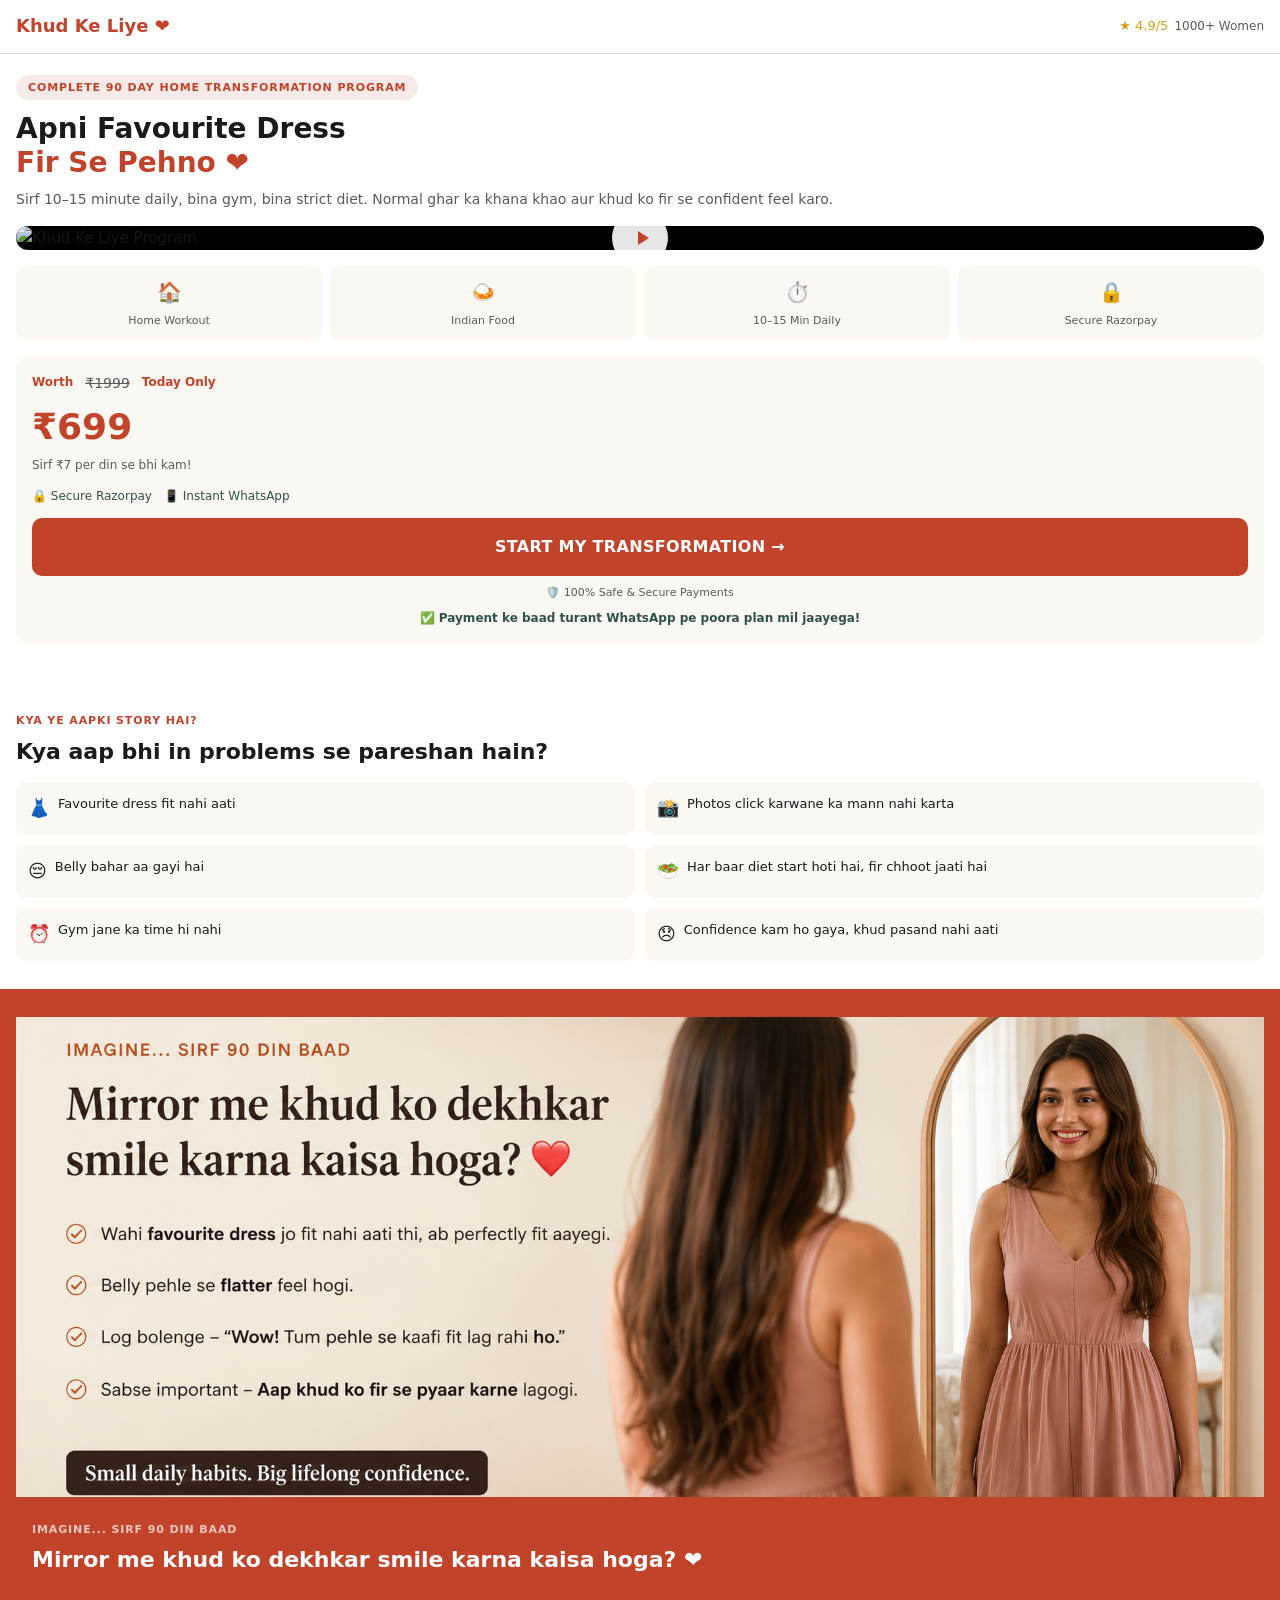
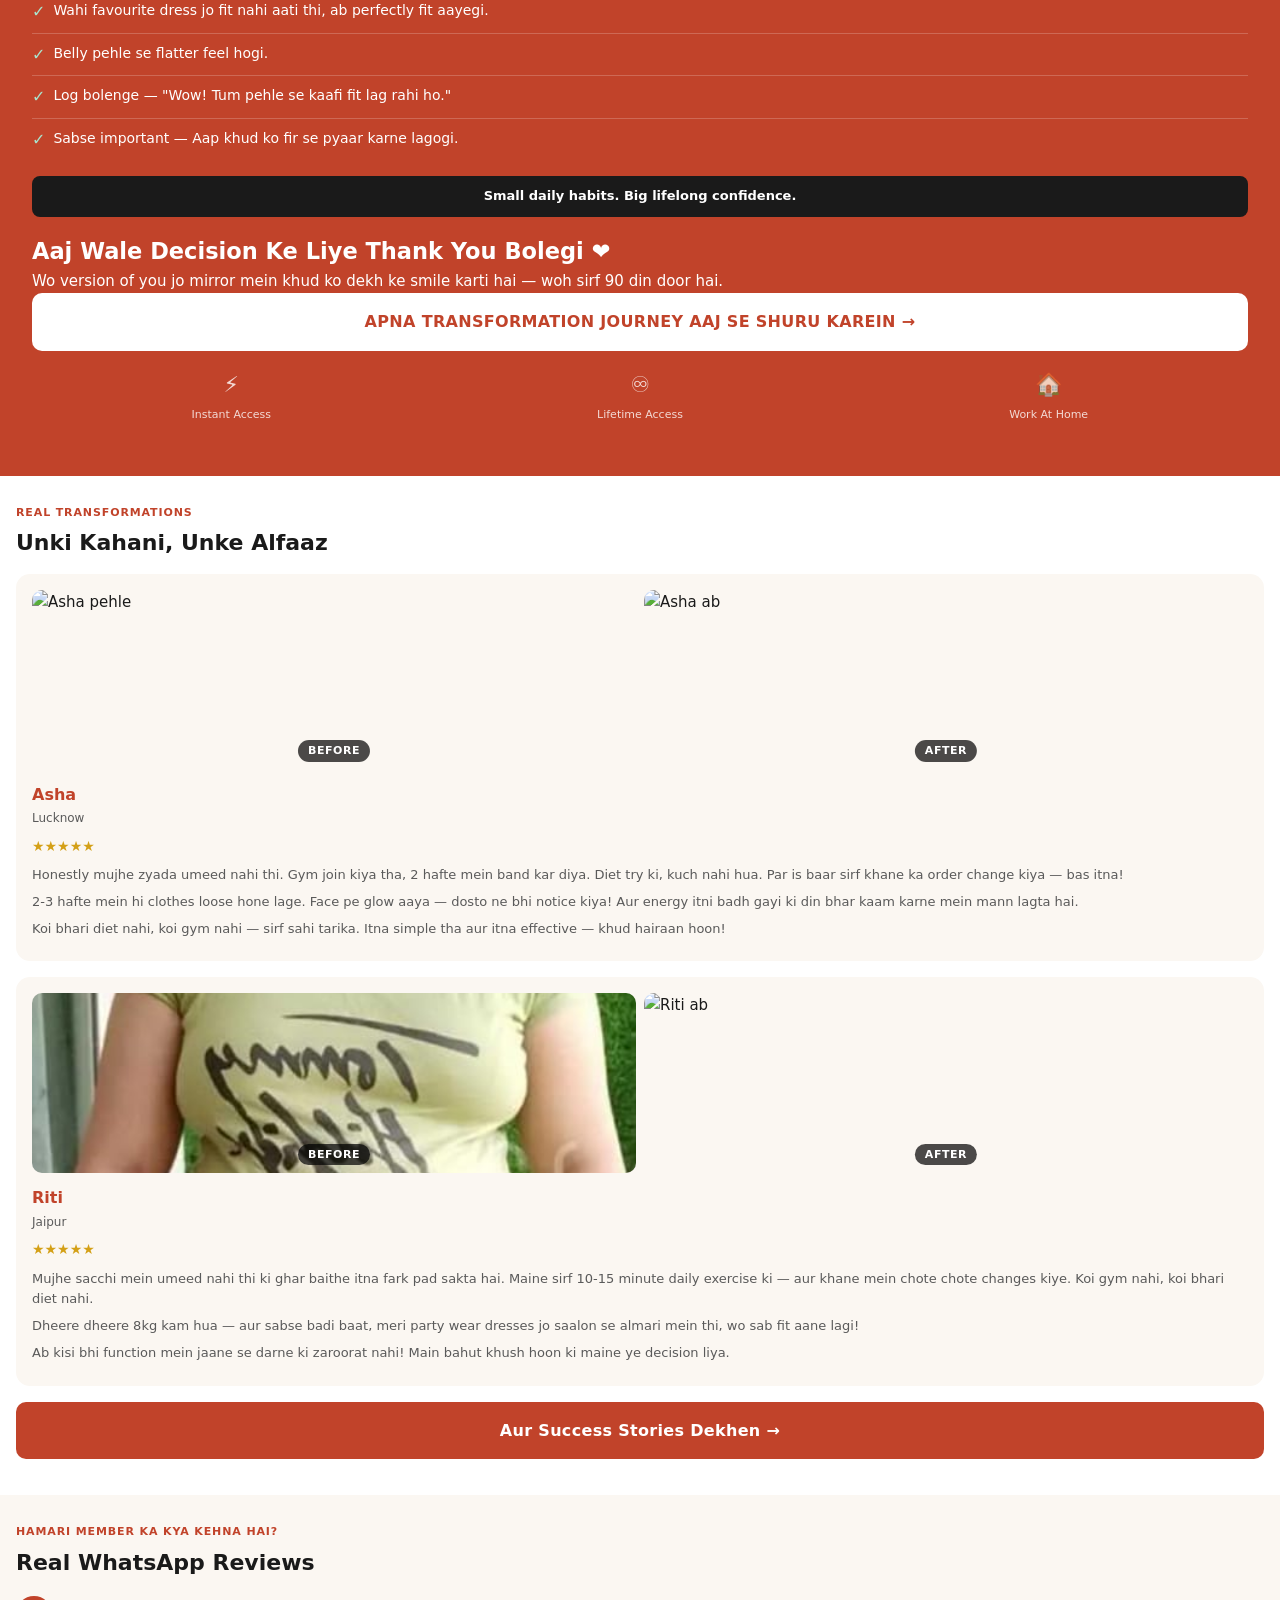
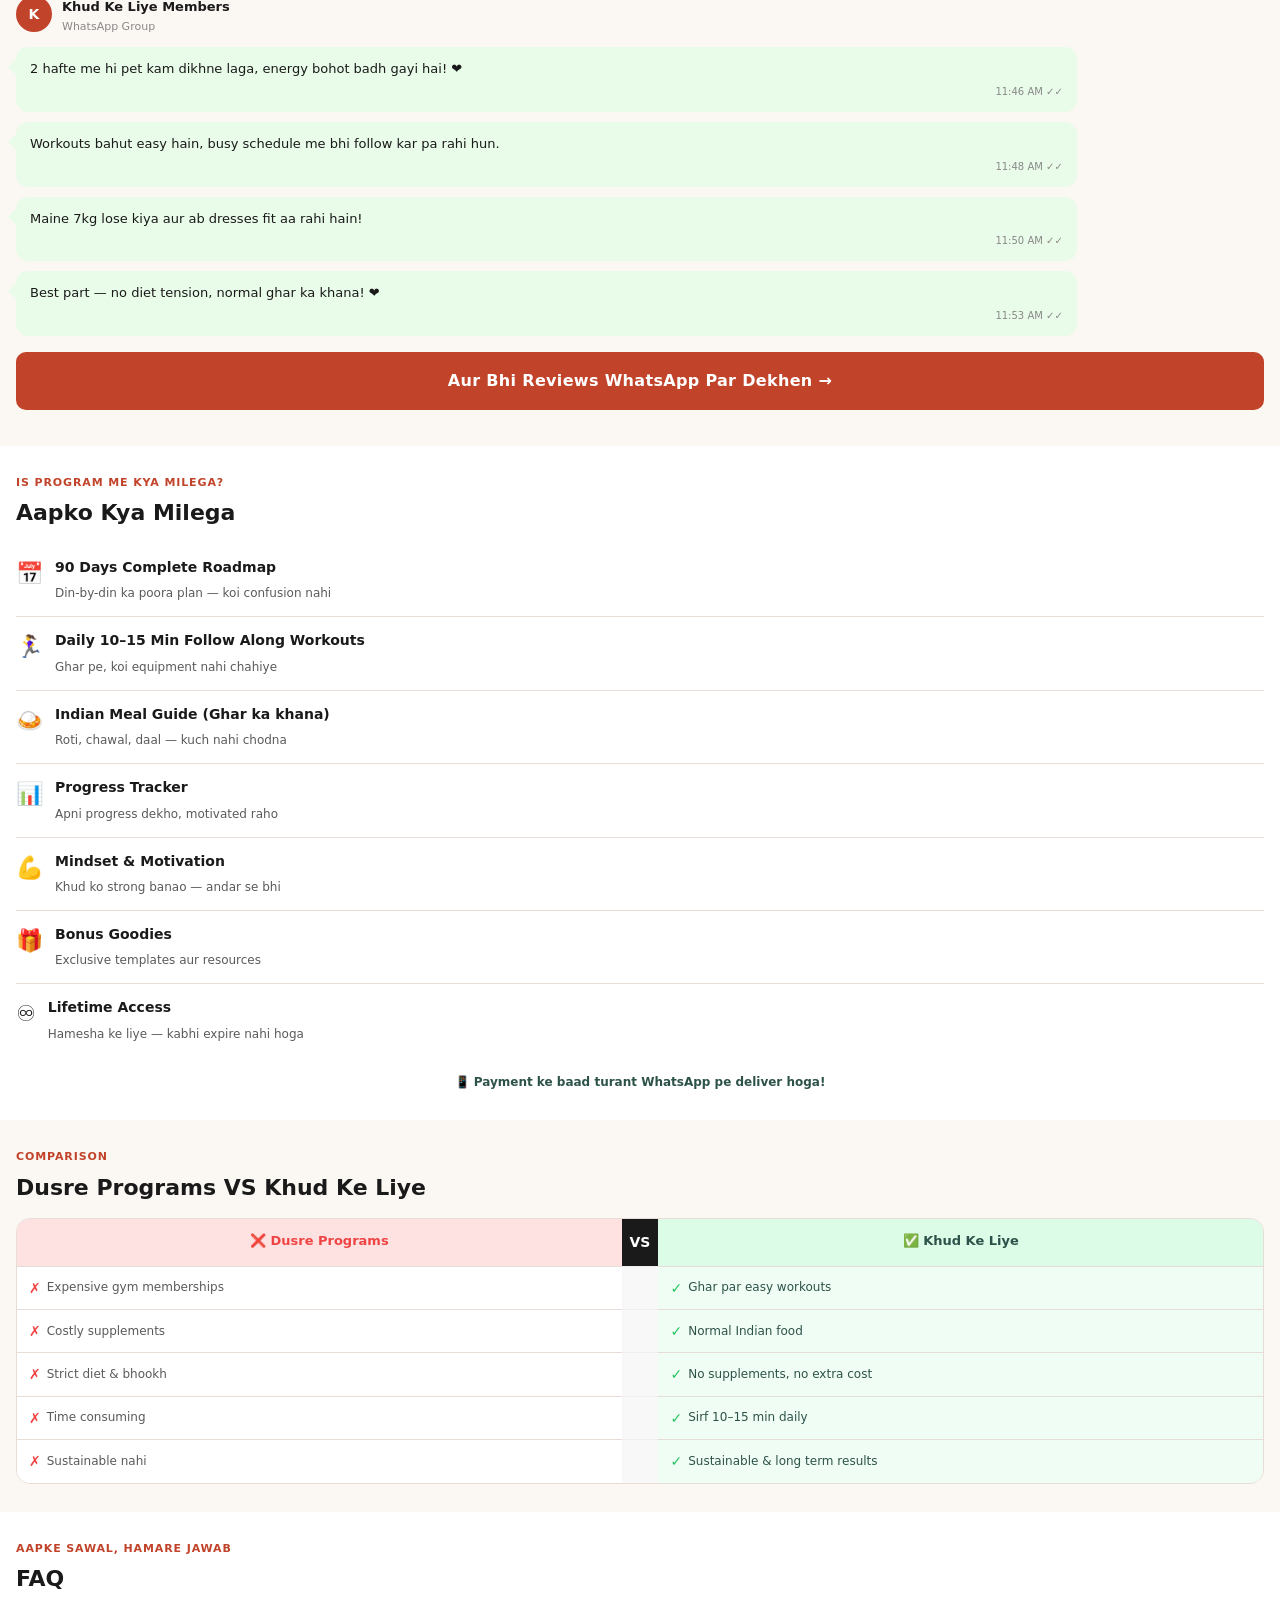
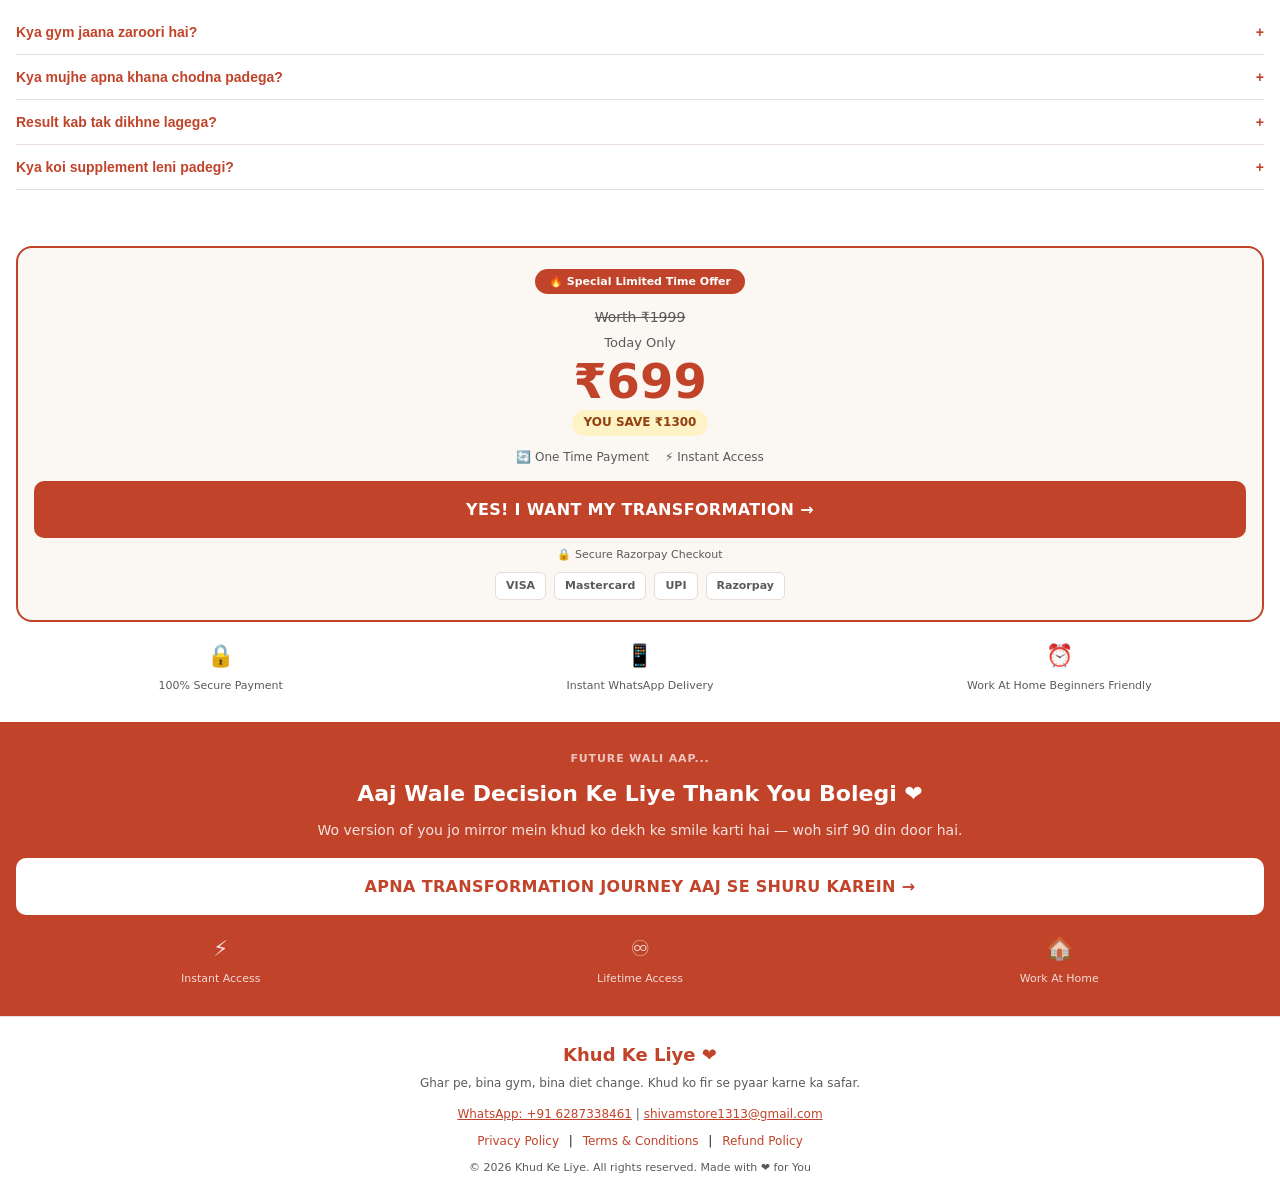
==== index.html @ aa099da5 "Update index.html" ====
<!DOCTYPE html>
<html lang="hi">
<head>
  <meta charset="UTF-8" />
  <meta name="viewport" content="width=device-width, initial-scale=1.0" />
  <title>Khud Ke Liye — Apni Favourite Dress Fir Se Pehno</title>
  <style>
    :root {
      --cream: #FBF7F2;
      --warm-white: #FFFFFF;
      --terracotta: #C1432A;
      --terracotta-light: #F5EAE7;
      --teal: #2D5249;
      --gold: #D4A017;
      --text-dark: #1A1A1A;
      --text-soft: #5A5A5A;
      --border: #E8DDD6;
      --green: #22C55E;
      --red-x: #EF4444;
    }

    * { margin: 0; padding: 0; box-sizing: border-box; }

    body {
      font-family: 'Segoe UI', system-ui, sans-serif;
      background: var(--cream);
      color: var(--text-dark);
      font-size: 15px;
      line-height: 1.6;
    }

    /* HEADER */
    .header {
      background: var(--warm-white);
      padding: 12px 16px;
      display: flex;
      align-items: center;
      justify-content: space-between;
      border-bottom: 1px solid var(--border);
      position: sticky;
      top: 0;
      z-index: 100;
    }
    .logo {
      font-size: 18px;
      font-weight: 700;
      color: var(--terracotta);
    }
    .rating-badge {
      display: flex;
      align-items: center;
      gap: 6px;
      font-size: 12px;
      color: var(--text-soft);
    }
    .stars-gold { color: var(--gold); font-size: 13px; }

    /* HERO */
    .hero {
      background: var(--warm-white);
      padding: 20px 16px 24px;
    }
    .hero-eyebrow {
      background: var(--terracotta-light);
      color: var(--terracotta);
      font-size: 11px;
      font-weight: 700;
      letter-spacing: 0.08em;
      text-transform: uppercase;
      padding: 4px 12px;
      border-radius: 20px;
      display: inline-block;
      margin-bottom: 12px;
    }
    .hero h1 {
      font-size: 28px;
      font-weight: 800;
      line-height: 1.2;
      color: var(--text-dark);
      margin-bottom: 8px;
    }
    .hero h1 span { color: var(--terracotta); }
    .hero-sub {
      font-size: 14px;
      color: var(--text-soft);
      margin-bottom: 16px;
    }

    /* VIDEO */
    .video-wrap {
      border-radius: 14px;
      overflow: hidden;
      margin-bottom: 16px;
      background: #000;
      position: relative;
      cursor: pointer;
    }
    .video-wrap img {
      width: 100%;
      display: block;
      opacity: 0.9;
    }
    .play-overlay {
      position: absolute;
      top: 50%;
      left: 50%;
      transform: translate(-50%, -50%);
      width: 56px;
      height: 56px;
      background: rgba(255,255,255,0.9);
      border-radius: 50%;
      display: flex;
      align-items: center;
      justify-content: center;
    }
    .play-overlay svg { width: 24px; height: 24px; fill: var(--terracotta); margin-left: 4px; }
    .video-iframe {
      display: none;
      width: 100%;
      aspect-ratio: 9/16;
      border: none;
    }
    .video-wrap.playing img,
    .video-wrap.playing .play-overlay { display: none; }
    .video-wrap.playing .video-iframe { display: block; }

    /* FEATURE ICONS */
    .feature-icons {
      display: grid;
      grid-template-columns: repeat(4, 1fr);
      gap: 8px;
      margin-bottom: 16px;
    }
    .feature-icon {
      background: var(--cream);
      border-radius: 10px;
      padding: 10px 6px;
      text-align: center;
      font-size: 11px;
      color: var(--text-soft);
    }
    .feature-icon span { display: block; font-size: 20px; margin-bottom: 4px; }

    /* PRICE BOX */
    .price-box {
      background: var(--cream);
      border-radius: 14px;
      padding: 16px;
      margin-bottom: 16px;
    }
    .price-row {
      display: flex;
      align-items: center;
      gap: 12px;
      margin-bottom: 4px;
    }
    .price-original {
      font-size: 14px;
      color: var(--text-soft);
      text-decoration: line-through;
    }
    .price-label { font-size: 12px; color: var(--terracotta); font-weight: 600; }
    .price-main {
      font-size: 36px;
      font-weight: 800;
      color: var(--terracotta);
    }
    .price-note { font-size: 12px; color: var(--text-soft); margin-bottom: 12px; }
    .trust-row {
      display: flex;
      gap: 12px;
      font-size: 12px;
      color: var(--teal);
      margin-bottom: 12px;
    }
    .trust-row span { display: flex; align-items: center; gap: 4px; }

    /* BUTTONS */
    .btn-primary {
      display: block;
      width: 100%;
      background: var(--terracotta);
      color: white;
      text-align: center;
      padding: 16px;
      border-radius: 10px;
      font-size: 16px;
      font-weight: 700;
      text-decoration: none;
      letter-spacing: 0.02em;
      margin-bottom: 8px;
    }
    .btn-secure {
      text-align: center;
      font-size: 11px;
      color: var(--text-soft);
    }
    .delivery-note {
      text-align: center;
      font-size: 12px;
      color: var(--teal);
      font-weight: 600;
      margin-top: 8px;
    }

    /* SECTION */
    section { padding: 28px 16px; }
    .section-eyebrow {
      font-size: 11px;
      font-weight: 700;
      color: var(--terracotta);
      letter-spacing: 0.08em;
      text-transform: uppercase;
      margin-bottom: 8px;
    }
    .section-title {
      font-size: 22px;
      font-weight: 800;
      line-height: 1.3;
      margin-bottom: 16px;
    }

    /* PAIN POINTS */
    .pain { background: var(--warm-white); }
    .pain-grid {
      display: grid;
      grid-template-columns: 1fr 1fr;
      gap: 10px;
    }
    .pain-card {
      background: var(--cream);
      border-radius: 10px;
      padding: 12px;
      font-size: 13px;
      display: flex;
      align-items: flex-start;
      gap: 8px;
    }
    .pain-card span { font-size: 18px; flex-shrink: 0; }

    /* IMAGINE */
    .imagine {
      background: var(--terracotta);
      color: white;
      padding: 28px 16px;
    }
    .imagine .section-eyebrow { color: rgba(255,255,255,0.7); }
    .imagine .section-title { color: white; }
    .imagine-list { list-style: none; }
    .imagine-list li {
      padding: 8px 0;
      border-bottom: 1px solid rgba(255,255,255,0.2);
      font-size: 14px;
      display: flex;
      align-items: flex-start;
      gap: 8px;
    }
    .imagine-list li:last-child { border-bottom: none; }
    .check-white { color: #A8E6CF; font-size: 16px; }

    /* TRANSFORMATIONS */
    .transformations { background: var(--warm-white); }
    .testimonial-card {
      background: var(--cream);
      border-radius: 14px;
      padding: 16px;
      margin-bottom: 16px;
    }
    .before-after {
      display: grid;
      grid-template-columns: 1fr 1fr;
      gap: 8px;
      margin-bottom: 12px;
    }
    .before-after figure { position: relative; }
    .before-after img {
      width: 100%;
      border-radius: 10px;
      display: block;
      object-fit: cover;
      height: 180px;
    }
    .ba-label {
      position: absolute;
      bottom: 8px;
      left: 50%;
      transform: translateX(-50%);
      background: rgba(0,0,0,0.7);
      color: white;
      font-size: 11px;
      font-weight: 700;
      padding: 2px 10px;
      border-radius: 20px;
      text-transform: uppercase;
      letter-spacing: 0.05em;
    }
    .testimonial-name {
      font-size: 16px;
      font-weight: 700;
      color: var(--terracotta);
      margin-bottom: 2px;
    }
    .testimonial-loc { font-size: 12px; color: var(--text-soft); margin-bottom: 6px; }
    .stars { color: var(--gold); font-size: 14px; margin-bottom: 8px; }
    .testimonial-card p { font-size: 13px; color: var(--text-soft); margin-bottom: 6px; line-height: 1.6; }

    /* WHATSAPP REVIEWS */
    .wa-reviews { background: var(--cream); }
    .wa-chat {
      background: #E9FBE9;
      border-radius: 12px;
      padding: 12px 14px;
      margin-bottom: 10px;
      font-size: 13px;
      position: relative;
      max-width: 85%;
    }
    .wa-chat::before {
      content: '';
      position: absolute;
      left: -8px;
      top: 12px;
      border: 8px solid transparent;
      border-right-color: #E9FBE9;
      border-left: 0;
    }
    .wa-time { font-size: 10px; color: #888; margin-top: 4px; text-align: right; }
    .wa-header {
      display: flex;
      align-items: center;
      gap: 10px;
      margin-bottom: 12px;
    }
    .wa-avatar {
      width: 36px;
      height: 36px;
      border-radius: 50%;
      background: var(--terracotta);
      display: flex;
      align-items: center;
      justify-content: center;
      color: white;
      font-weight: 700;
      font-size: 14px;
    }

    /* WHAT YOU GET */
    .benefits { background: var(--warm-white); }
    .benefit-list { list-style: none; }
    .benefit-item {
      display: flex;
      align-items: flex-start;
      gap: 12px;
      padding: 12px 0;
      border-bottom: 1px solid var(--border);
    }
    .benefit-item:last-child { border-bottom: none; }
    .benefit-icon { font-size: 22px; flex-shrink: 0; }
    .benefit-text strong { display: block; font-size: 14px; margin-bottom: 2px; }
    .benefit-text span { font-size: 12px; color: var(--text-soft); }

    /* VS TABLE */
    .vs-section { background: var(--cream); }
    .vs-table {
      display: grid;
      grid-template-columns: 1fr auto 1fr;
      gap: 0;
      border-radius: 14px;
      overflow: hidden;
      border: 1px solid var(--border);
    }
    .vs-col { padding: 0; }
    .vs-header {
      padding: 12px;
      text-align: center;
      font-size: 13px;
      font-weight: 700;
    }
    .vs-header.bad { background: #FEE2E2; color: var(--red-x); }
    .vs-header.good { background: #DCFCE7; color: var(--teal); }
    .vs-middle-header {
      padding: 12px 8px;
      background: var(--text-dark);
      color: white;
      font-weight: 800;
      font-size: 14px;
      text-align: center;
    }
    .vs-row {
      display: contents;
    }
    .vs-cell {
      padding: 10px 12px;
      font-size: 12px;
      border-top: 1px solid var(--border);
      display: flex;
      align-items: center;
      gap: 6px;
    }
    .vs-cell.bad { background: #fff; color: var(--text-soft); }
    .vs-cell.good { background: #F0FDF4; color: var(--teal); }
    .vs-cell.mid { background: #F8F8F8; border-top: 1px solid #eee; }
    .x-icon { color: var(--red-x); font-size: 14px; }
    .check-icon { color: var(--green); font-size: 14px; }

    /* FAQ */
    .faq { background: var(--warm-white); }
    .faq-item {
      border-bottom: 1px solid var(--border);
    }
    .faq-q {
      width: 100%;
      background: none;
      border: none;
      padding: 14px 0;
      text-align: left;
      font-size: 14px;
      font-weight: 600;
      color: var(--terracotta);
      cursor: pointer;
      display: flex;
      justify-content: space-between;
      align-items: center;
    }
    .faq-a {
      font-size: 13px;
      color: var(--text-soft);
      padding-bottom: 14px;
      display: none;
      line-height: 1.6;
    }
    .faq-a.open { display: block; }

    /* FINAL CTA */
    .final-cta { background: var(--warm-white); padding: 28px 16px; }
    .final-offer {
      background: var(--cream);
      border: 2px solid var(--terracotta);
      border-radius: 16px;
      padding: 20px 16px;
      text-align: center;
      margin-bottom: 16px;
    }
    .offer-badge {
      background: var(--terracotta);
      color: white;
      font-size: 11px;
      font-weight: 700;
      padding: 4px 14px;
      border-radius: 20px;
      display: inline-block;
      margin-bottom: 12px;
    }
    .offer-original {
      font-size: 14px;
      color: var(--text-soft);
      text-decoration: line-through;
      margin-bottom: 4px;
    }
    .offer-price {
      font-size: 48px;
      font-weight: 800;
      color: var(--terracotta);
      line-height: 1;
      margin-bottom: 4px;
    }
    .offer-save {
      background: #FEF3C7;
      color: #92400E;
      font-size: 12px;
      font-weight: 700;
      padding: 3px 12px;
      border-radius: 20px;
      display: inline-block;
      margin-bottom: 12px;
    }
    .payment-methods {
      display: flex;
      justify-content: center;
      gap: 8px;
      margin-top: 8px;
    }
    .pm-badge {
      background: white;
      border: 1px solid var(--border);
      border-radius: 6px;
      padding: 4px 10px;
      font-size: 11px;
      font-weight: 600;
      color: var(--text-soft);
    }

    /* TRUST BADGES */
    .trust-badges {
      display: grid;
      grid-template-columns: repeat(3, 1fr);
      gap: 10px;
      margin-top: 16px;
    }
    .trust-badge {
      text-align: center;
      font-size: 11px;
      color: var(--text-soft);
    }
    .trust-badge span { display: block; font-size: 22px; margin-bottom: 4px; }

    /* FUTURE */
    .future { background: var(--terracotta); padding: 28px 16px; text-align: center; }
    .future h2 { color: white; font-size: 22px; font-weight: 800; margin-bottom: 8px; }
    .future p { color: rgba(255,255,255,0.85); font-size: 14px; margin-bottom: 16px; }
    .future img { width: 100%; max-width: 280px; border-radius: 14px; margin: 0 auto 20px; display: block; }

    /* FOOTER */
    footer {
      background: var(--warm-white);
      border-top: 1px solid var(--border);
      padding: 24px 16px;
      text-align: center;
    }
    .footer-logo { font-size: 18px; font-weight: 700; color: var(--terracotta); margin-bottom: 4px; }
    .footer-tagline { font-size: 12px; color: var(--text-soft); margin-bottom: 12px; }
    .footer-links { font-size: 12px; margin-bottom: 8px; }
    .footer-links a { color: var(--terracotta); text-decoration: none; margin: 0 6px; }
    .footer-copy { font-size: 11px; color: var(--text-soft); }
    .footer-contact { font-size: 12px; color: var(--text-soft); margin-bottom: 8px; }
    .footer-contact a { color: var(--terracotta); }
  </style>
</head>
<body>

<!-- HEADER -->
<header class="header">
  <div class="logo">Khud Ke Liye ❤️</div>
  <div class="rating-badge">
    <span class="stars-gold">★ 4.9/5</span>
    <span>1000+ Women</span>
  </div>
</header>

<!-- HERO -->
<section class="hero">
  <div class="hero-eyebrow">Complete 90 Day Home Transformation Program</div>
  <h1>Apni Favourite Dress<br /><span>Fir Se Pehno ❤️</span></h1>
  <p class="hero-sub">Sirf 10–15 minute daily, bina gym, bina strict diet. Normal ghar ka khana khao aur khud ko fir se confident feel karo.</p>

  <!-- VIDEO -->
  <div class="video-wrap" id="videoWrap" onclick="playVideo()">
    <img src="https://img.youtube.com/vi/IlsJGDzXMPI/maxresdefault.jpg" alt="Khud Ke Liye Program" />
    <div class="play-overlay">
      <svg viewBox="0 0 24 24"><path d="M8 5v14l11-7z"/></svg>
    </div>
    <iframe class="video-iframe" id="videoFrame"
      src=""
      allow="accelerometer; autoplay; clipboard-write; encrypted-media; gyroscope; picture-in-picture"
      allowfullscreen></iframe>
  </div>

  <!-- FEATURE ICONS -->
  <div class="feature-icons">
    <div class="feature-icon"><span>🏠</span>Home Workout</div>
    <div class="feature-icon"><span>🍛</span>Indian Food</div>
    <div class="feature-icon"><span>⏱️</span>10–15 Min Daily</div>
    <div class="feature-icon"><span>🔒</span>Secure Razorpay</div>
  </div>

  <!-- PRICE -->
  <div class="price-box">
    <div class="price-row">
      <span class="price-label">Worth</span>
      <span class="price-original">₹1999</span>
      <span class="price-label">Today Only</span>
    </div>
    <div class="price-main">₹699</div>
    <div class="price-note">Sirf ₹7 per din se bhi kam!</div>
    <div class="trust-row">
      <span>🔒 Secure Razorpay</span>
      <span>📱 Instant WhatsApp</span>
    </div>
    <a href="https://rzp.io/rzp/fTl1FXTi" target="_blank" class="btn-primary">START MY TRANSFORMATION →</a>
    <div class="btn-secure">🛡️ 100% Safe & Secure Payments</div>
    <div class="delivery-note">✅ Payment ke baad turant WhatsApp pe poora plan mil jaayega!</div>
  </div>
</section>

<!-- PAIN POINTS -->
<section class="pain">
  <div class="section-eyebrow">Kya ye aapki story hai?</div>
  <h2 class="section-title">Kya aap bhi in problems se pareshan hain?</h2>
  <div class="pain-grid">
    <div class="pain-card"><span>👗</span>Favourite dress fit nahi aati</div>
    <div class="pain-card"><span>📸</span>Photos click karwane ka mann nahi karta</div>
    <div class="pain-card"><span>😔</span>Belly bahar aa gayi hai</div>
    <div class="pain-card"><span>🥗</span>Har baar diet start hoti hai, fir chhoot jaati hai</div>
    <div class="pain-card"><span>⏰</span>Gym jane ka time hi nahi</div>
    <div class="pain-card"><span>😞</span>Confidence kam ho gaya, khud pasand nahi aati</div>
  </div>
</section>

<!-- FUTURE -->
<section class="imagine">
  <img src="mirror.jpg" alt="Mirror transformation" style="width:100%;max-width:none;display:block;height:auto;max-height:480px;object-fit:cover;object-position:center;" />
  <div style="padding:24px 16px;">
    <div class="section-eyebrow" style="color:rgba(255,255,255,0.7);">Imagine... Sirf 90 din baad</div>
    <h2 class="section-title" style="color:white;">Mirror me khud ko dekhkar smile karna kaisa hoga? ❤️</h2>
    <ul class="imagine-list">
      <li><span class="check-white">✓</span>Wahi favourite dress jo fit nahi aati thi, ab perfectly fit aayegi.</li>
      <li><span class="check-white">✓</span>Belly pehle se flatter feel hogi.</li>
      <li><span class="check-white">✓</span>Log bolenge — "Wow! Tum pehle se kaafi fit lag rahi ho."</li>
      <li><span class="check-white">✓</span>Sabse important — Aap khud ko fir se pyaar karne lagogi.</li>
    </ul>
    <div style="background:#1A1A1A;color:white;padding:10px 16px;border-radius:8px;font-size:13px;font-weight:600;margin-top:16px;text-align:center;">Small daily habits. Big lifelong confidence.</div>
    <h2 style="margin-top:16px;">Aaj Wale Decision Ke Liye Thank You Bolegi ❤️</h2>
    <p>Wo version of you jo mirror mein khud ko dekh ke smile karti hai — woh sirf 90 din door hai.</p>
    <a href="https://rzp.io/rzp/fTl1FXTi" target="_blank" class="btn-primary" style="background:white;color:var(--terracotta);">APNA TRANSFORMATION JOURNEY AAJ SE SHURU KAREIN →</a>
    <div class="trust-badges" style="margin-top:16px;">
      <div class="trust-badge" style="color:rgba(255,255,255,0.8);"><span>⚡</span>Instant Access</div>
      <div class="trust-badge" style="color:rgba(255,255,255,0.8);"><span>♾️</span>Lifetime Access</div>
      <div class="trust-badge" style="color:rgba(255,255,255,0.8);"><span>🏠</span>Work At Home</div>
    </div>
  </div>
</section>

<!-- REAL TRANSFORMATIONS -->
<section class="transformations">
  <div class="section-eyebrow">Real Transformations</div>
  <h2 class="section-title">Unki Kahani, Unke Alfaaz</h2>

  <!-- Asha -->
  <div class="testimonial-card">
    <div class="before-after">
      <figure>
        <img src="lady-before.webp" alt="Asha pehle" />
        <div class="ba-label">Before</div>
      </figure>
      <figure>
        <img src="lady-after.webp" alt="Asha ab" />
        <div class="ba-label">After</div>
      </figure>
    </div>
    <div class="testimonial-name">Asha</div>
    <div class="testimonial-loc">Lucknow</div>
    <div class="stars">★★★★★</div>
    <p>Honestly mujhe zyada umeed nahi thi. Gym join kiya tha, 2 hafte mein band kar diya. Diet try ki, kuch nahi hua. Par is baar sirf khane ka order change kiya — bas itna!</p>
    <p>2-3 hafte mein hi clothes loose hone lage. Face pe glow aaya — dosto ne bhi notice kiya! Aur energy itni badh gayi ki din bhar kaam karne mein mann lagta hai.</p>
    <p>Koi bhari diet nahi, koi gym nahi — sirf sahi tarika. Itna simple tha aur itna effective — khud hairaan hoon!</p>
  </div>

  <!-- Riti -->
  <div class="testimonial-card">
    <div class="before-after">
      <figure>
        <img src="riti-before.webp.jpeg" alt="Riti pehle" />
        <div class="ba-label">Before</div>
      </figure>
      <figure>
        <img src="riti-after.webp.jpeg" alt="Riti ab" />
        <div class="ba-label">After</div>
      </figure>
    </div>
    <div class="testimonial-name">Riti</div>
    <div class="testimonial-loc">Jaipur</div>
    <div class="stars">★★★★★</div>
    <p>Mujhe sacchi mein umeed nahi thi ki ghar baithe itna fark pad sakta hai. Maine sirf 10-15 minute daily exercise ki — aur khane mein chote chote changes kiye. Koi gym nahi, koi bhari diet nahi.</p>
    <p>Dheere dheere 8kg kam hua — aur sabse badi baat, meri party wear dresses jo saalon se almari mein thi, wo sab fit aane lagi!</p>
    <p>Ab kisi bhi function mein jaane se darne ki zaroorat nahi! Main bahut khush hoon ki maine ye decision liya.</p>
  </div>

  <a href="https://rzp.io/rzp/fTl1FXTi" target="_blank" class="btn-primary">Aur Success Stories Dekhen →</a>
</section>

<!-- WHATSAPP REVIEWS -->
<section class="wa-reviews">
  <div class="section-eyebrow">Hamari Member Ka Kya Kehna Hai?</div>
  <h2 class="section-title">Real WhatsApp Reviews</h2>

  <div class="wa-header">
    <div class="wa-avatar">K</div>
    <div>
      <strong style="font-size:13px;">Khud Ke Liye Members</strong>
      <div style="font-size:11px;color:#888;">WhatsApp Group</div>
    </div>
  </div>

  <div class="wa-chat">2 hafte me hi pet kam dikhne laga, energy bohot badh gayi hai! ❤️<div class="wa-time">11:46 AM ✓✓</div></div>
  <div class="wa-chat">Workouts bahut easy hain, busy schedule me bhi follow kar pa rahi hun.<div class="wa-time">11:48 AM ✓✓</div></div>
  <div class="wa-chat">Maine 7kg lose kiya aur ab dresses fit aa rahi hain!<div class="wa-time">11:50 AM ✓✓</div></div>
  <div class="wa-chat">Best part — no diet tension, normal ghar ka khana! ❤️<div class="wa-time">11:53 AM ✓✓</div></div>

  <a href="https://rzp.io/rzp/fTl1FXTi" target="_blank" class="btn-primary" style="margin-top:16px;">Aur Bhi Reviews WhatsApp Par Dekhen →</a>
</section>

<!-- WHAT YOU GET -->
<section class="benefits">
  <div class="section-eyebrow">Is Program Me Kya Milega?</div>
  <h2 class="section-title">Aapko Kya Milega</h2>
  <ul class="benefit-list">
    <li class="benefit-item">
      <span class="benefit-icon">📅</span>
      <div class="benefit-text"><strong>90 Days Complete Roadmap</strong><span>Din-by-din ka poora plan — koi confusion nahi</span></div>
    </li>
    <li class="benefit-item">
      <span class="benefit-icon">🏃‍♀️</span>
      <div class="benefit-text"><strong>Daily 10–15 Min Follow Along Workouts</strong><span>Ghar pe, koi equipment nahi chahiye</span></div>
    </li>
    <li class="benefit-item">
      <span class="benefit-icon">🍛</span>
      <div class="benefit-text"><strong>Indian Meal Guide (Ghar ka khana)</strong><span>Roti, chawal, daal — kuch nahi chodna</span></div>
    </li>
    <li class="benefit-item">
      <span class="benefit-icon">📊</span>
      <div class="benefit-text"><strong>Progress Tracker</strong><span>Apni progress dekho, motivated raho</span></div>
    </li>
    <li class="benefit-item">
      <span class="benefit-icon">💪</span>
      <div class="benefit-text"><strong>Mindset & Motivation</strong><span>Khud ko strong banao — andar se bhi</span></div>
    </li>
    <li class="benefit-item">
      <span class="benefit-icon">🎁</span>
      <div class="benefit-text"><strong>Bonus Goodies</strong><span>Exclusive templates aur resources</span></div>
    </li>
    <li class="benefit-item">
      <span class="benefit-icon">♾️</span>
      <div class="benefit-text"><strong>Lifetime Access</strong><span>Hamesha ke liye — kabhi expire nahi hoga</span></div>
    </li>
  </ul>
  <div class="delivery-note" style="margin-top:16px;">📱 Payment ke baad turant WhatsApp pe deliver hoga!</div>
</section>

<!-- VS TABLE -->
<section class="vs-section">
  <div class="section-eyebrow">Comparison</div>
  <h2 class="section-title">Dusre Programs VS Khud Ke Liye</h2>
  <div class="vs-table">
    <div class="vs-header bad">❌ Dusre Programs</div>
    <div class="vs-middle-header">VS</div>
    <div class="vs-header good">✅ Khud Ke Liye</div>

    <div class="vs-cell bad"><span class="x-icon">✗</span>Expensive gym memberships</div>
    <div class="vs-cell mid"></div>
    <div class="vs-cell good"><span class="check-icon">✓</span>Ghar par easy workouts</div>

    <div class="vs-cell bad"><span class="x-icon">✗</span>Costly supplements</div>
    <div class="vs-cell mid"></div>
    <div class="vs-cell good"><span class="check-icon">✓</span>Normal Indian food</div>

    <div class="vs-cell bad"><span class="x-icon">✗</span>Strict diet & bhookh</div>
    <div class="vs-cell mid"></div>
    <div class="vs-cell good"><span class="check-icon">✓</span>No supplements, no extra cost</div>

    <div class="vs-cell bad"><span class="x-icon">✗</span>Time consuming</div>
    <div class="vs-cell mid"></div>
    <div class="vs-cell good"><span class="check-icon">✓</span>Sirf 10–15 min daily</div>

    <div class="vs-cell bad"><span class="x-icon">✗</span>Sustainable nahi</div>
    <div class="vs-cell mid"></div>
    <div class="vs-cell good"><span class="check-icon">✓</span>Sustainable & long term results</div>
  </div>
</section>

<!-- FAQ -->
<section class="faq">
  <div class="section-eyebrow">Aapke Sawal, Hamare Jawab</div>
  <h2 class="section-title">FAQ</h2>
  <div class="faq-item">
    <button class="faq-q" onclick="toggleFaq(this)">Kya gym jaana zaroori hai? <span>+</span></button>
    <div class="faq-a">Bilkul nahi! Ye program sirf ghar pe kiya ja sakta hai — koi equipment ya gym ki zaroorat nahi.</div>
  </div>
  <div class="faq-item">
    <button class="faq-q" onclick="toggleFaq(this)">Kya mujhe apna khana chodna padega? <span>+</span></button>
    <div class="faq-a">Nahi! Roti, chawal, daal — sab kuch khate rahein. Sirf khane ke order mein thoda change hoga.</div>
  </div>
  <div class="faq-item">
    <button class="faq-q" onclick="toggleFaq(this)">Result kab tak dikhne lagega? <span>+</span></button>
    <div class="faq-a">Zyaadatar members ko 2 hafte mein hi visible fark dikhna shuru ho jaata hai!</div>
  </div>
  <div class="faq-item">
    <button class="faq-q" onclick="toggleFaq(this)">Kya koi supplement leni padegi? <span>+</span></button>
    <div class="faq-a">Bilkul nahi! Koi supplement, powder ya extra kharcha nahi — sirf real, sustainable changes.</div>
  </div>
</section>

<!-- FINAL CTA -->
<section class="final-cta">
  <div class="final-offer">
    <div class="offer-badge">🔥 Special Limited Time Offer</div>
    <div class="offer-original">Worth ₹1999</div>
    <div style="font-size:13px;color:var(--text-soft);margin-bottom:4px;">Today Only</div>
    <div class="offer-price">₹699</div>
    <div class="offer-save">YOU SAVE ₹1300</div>
    <div style="display:flex;justify-content:center;gap:16px;font-size:12px;color:var(--text-soft);margin-bottom:14px;">
      <span>🔄 One Time Payment</span>
      <span>⚡ Instant Access</span>
    </div>
    <a href="https://rzp.io/rzp/fTl1FXTi" target="_blank" class="btn-primary">YES! I WANT MY TRANSFORMATION →</a>
    <div class="btn-secure" style="margin-top:8px;">🔒 Secure Razorpay Checkout</div>
    <div class="payment-methods">
      <span class="pm-badge">VISA</span>
      <span class="pm-badge">Mastercard</span>
      <span class="pm-badge">UPI</span>
      <span class="pm-badge">Razorpay</span>
    </div>
  </div>
  <div class="trust-badges">
    <div class="trust-badge"><span>🔒</span>100% Secure Payment</div>
    <div class="trust-badge"><span>📱</span>Instant WhatsApp Delivery</div>
    <div class="trust-badge"><span>⏰</span>Work At Home Beginners Friendly</div>
  </div>
</section>

<!-- FUTURE -->
<section class="future">
  <div class="section-eyebrow" style="color:rgba(255,255,255,0.7);">Future Wali Aap...</div>
  <h2>Aaj Wale Decision Ke Liye Thank You Bolegi ❤️</h2>
  <p>Wo version of you jo mirror mein khud ko dekh ke smile karti hai — woh sirf 90 din door hai.</p>
  <a href="https://rzp.io/rzp/EVuRCB5Q" target="_blank" class="btn-primary" style="background:white;color:var(--terracotta);">APNA TRANSFORMATION JOURNEY AAJ SE SHURU KAREIN →</a>
  <div class="trust-badges" style="margin-top:16px;">
    <div class="trust-badge" style="color:rgba(255,255,255,0.8);"><span>⚡</span>Instant Access</div>
    <div class="trust-badge" style="color:rgba(255,255,255,0.8);"><span>♾️</span>Lifetime Access</div>
    <div class="trust-badge" style="color:rgba(255,255,255,0.8);"><span>🏠</span>Work At Home</div>
  </div>
</section>

<!-- FOOTER -->
<footer>
  <div class="footer-logo">Khud Ke Liye ❤️</div>
  <div class="footer-tagline">Ghar pe, bina gym, bina diet change. Khud ko fir se pyaar karne ka safar.</div>
  <div class="footer-contact">
    <a href="https://wa.me/916287338461">WhatsApp: +91 6287338461</a> |
    <a href="mailto:shivamstore1313@gmail.com">shivamstore1313@gmail.com</a>
  </div>
  <div class="footer-links">
    <a href="privacy-policy.html">Privacy Policy</a> |
    <a href="terms.html">Terms & Conditions</a> |
    <a href="refund-policy.html">Refund Policy</a>
  </div>
  <div class="footer-copy">© 2026 Khud Ke Liye. All rights reserved. Made with ❤️ for You</div>
</footer>

<script>
  function playVideo() {
    const wrap = document.getElementById('videoWrap');
    const frame = document.getElementById('videoFrame');
    frame.src = 'https://www.youtube.com/embed/IlsJGDzXMPI?autoplay=1';
    wrap.classList.add('playing');
  }

  function toggleFaq(btn) {
    const answer = btn.nextElementSibling;
    const icon = btn.querySelector('span');
    answer.classList.toggle('open');
    icon.textContent = answer.classList.contains('open') ? '−' : '+';
  }
</script>

</body>
</html>
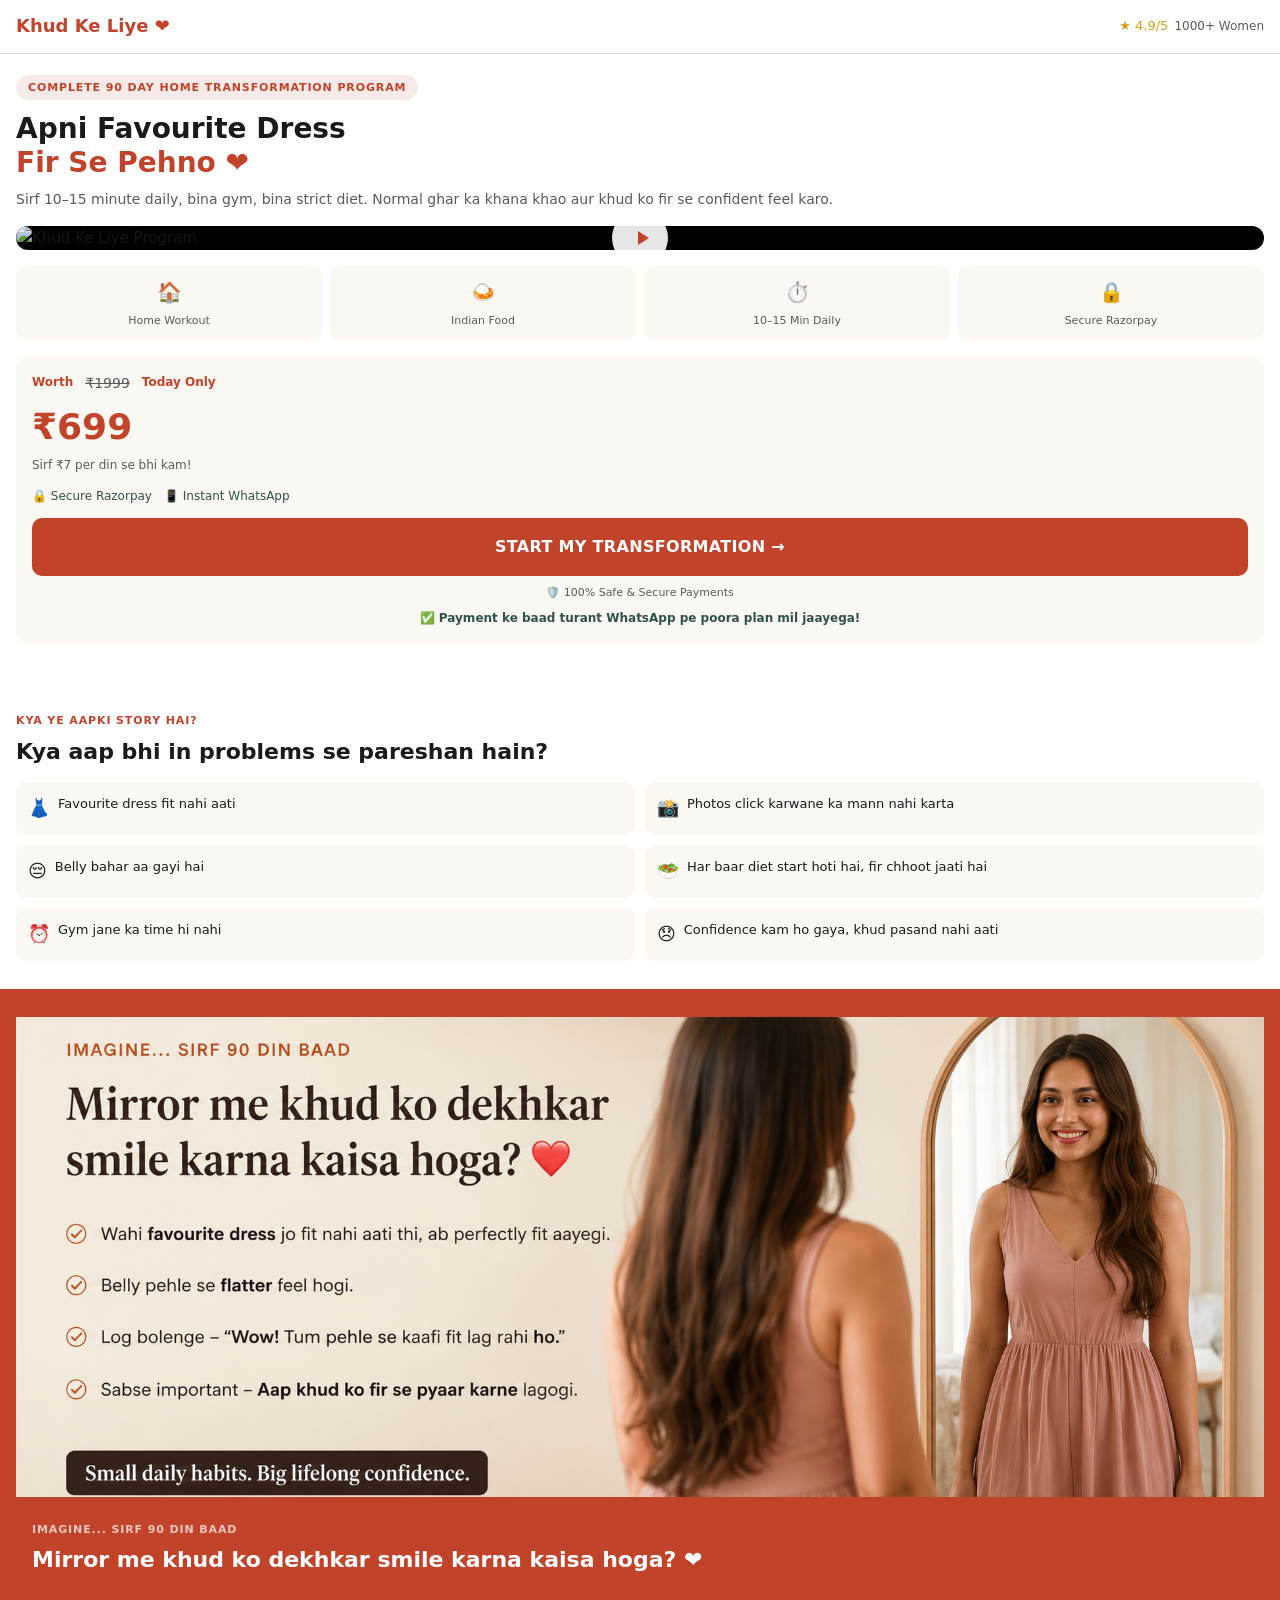
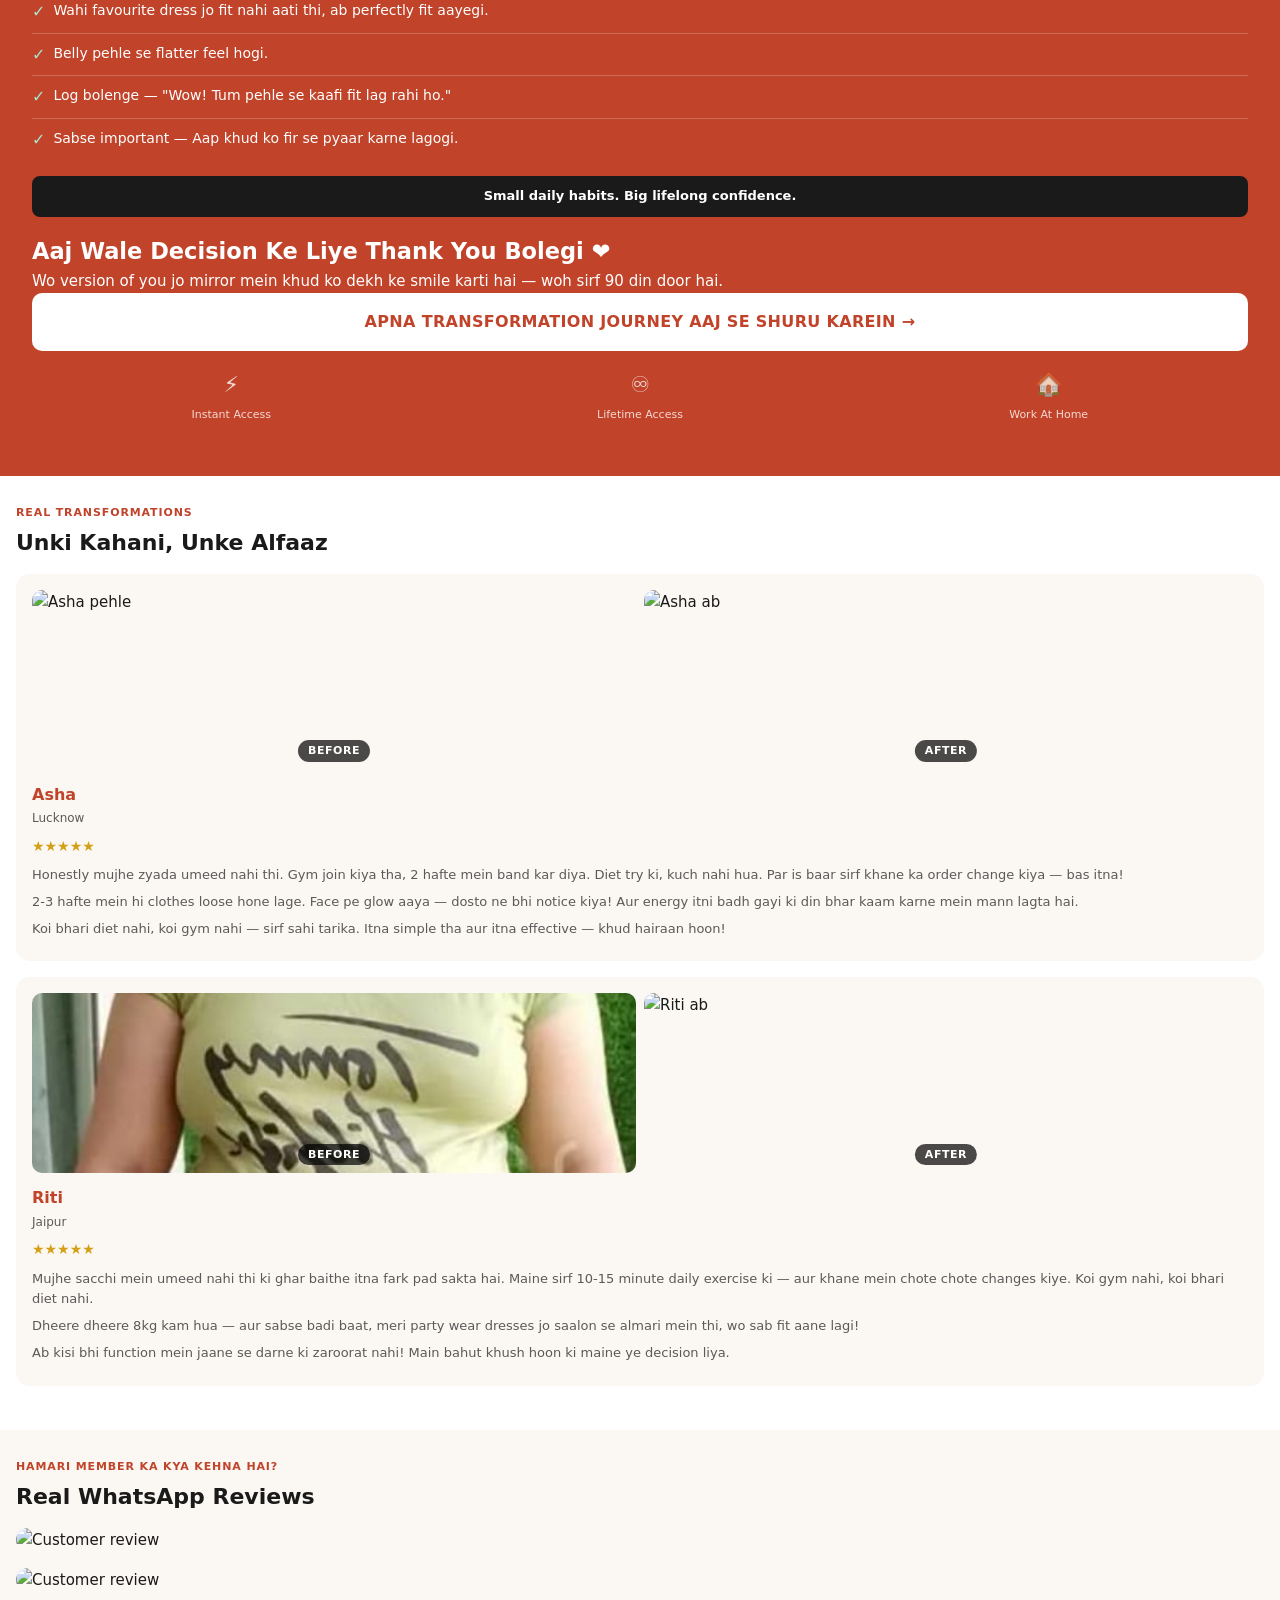
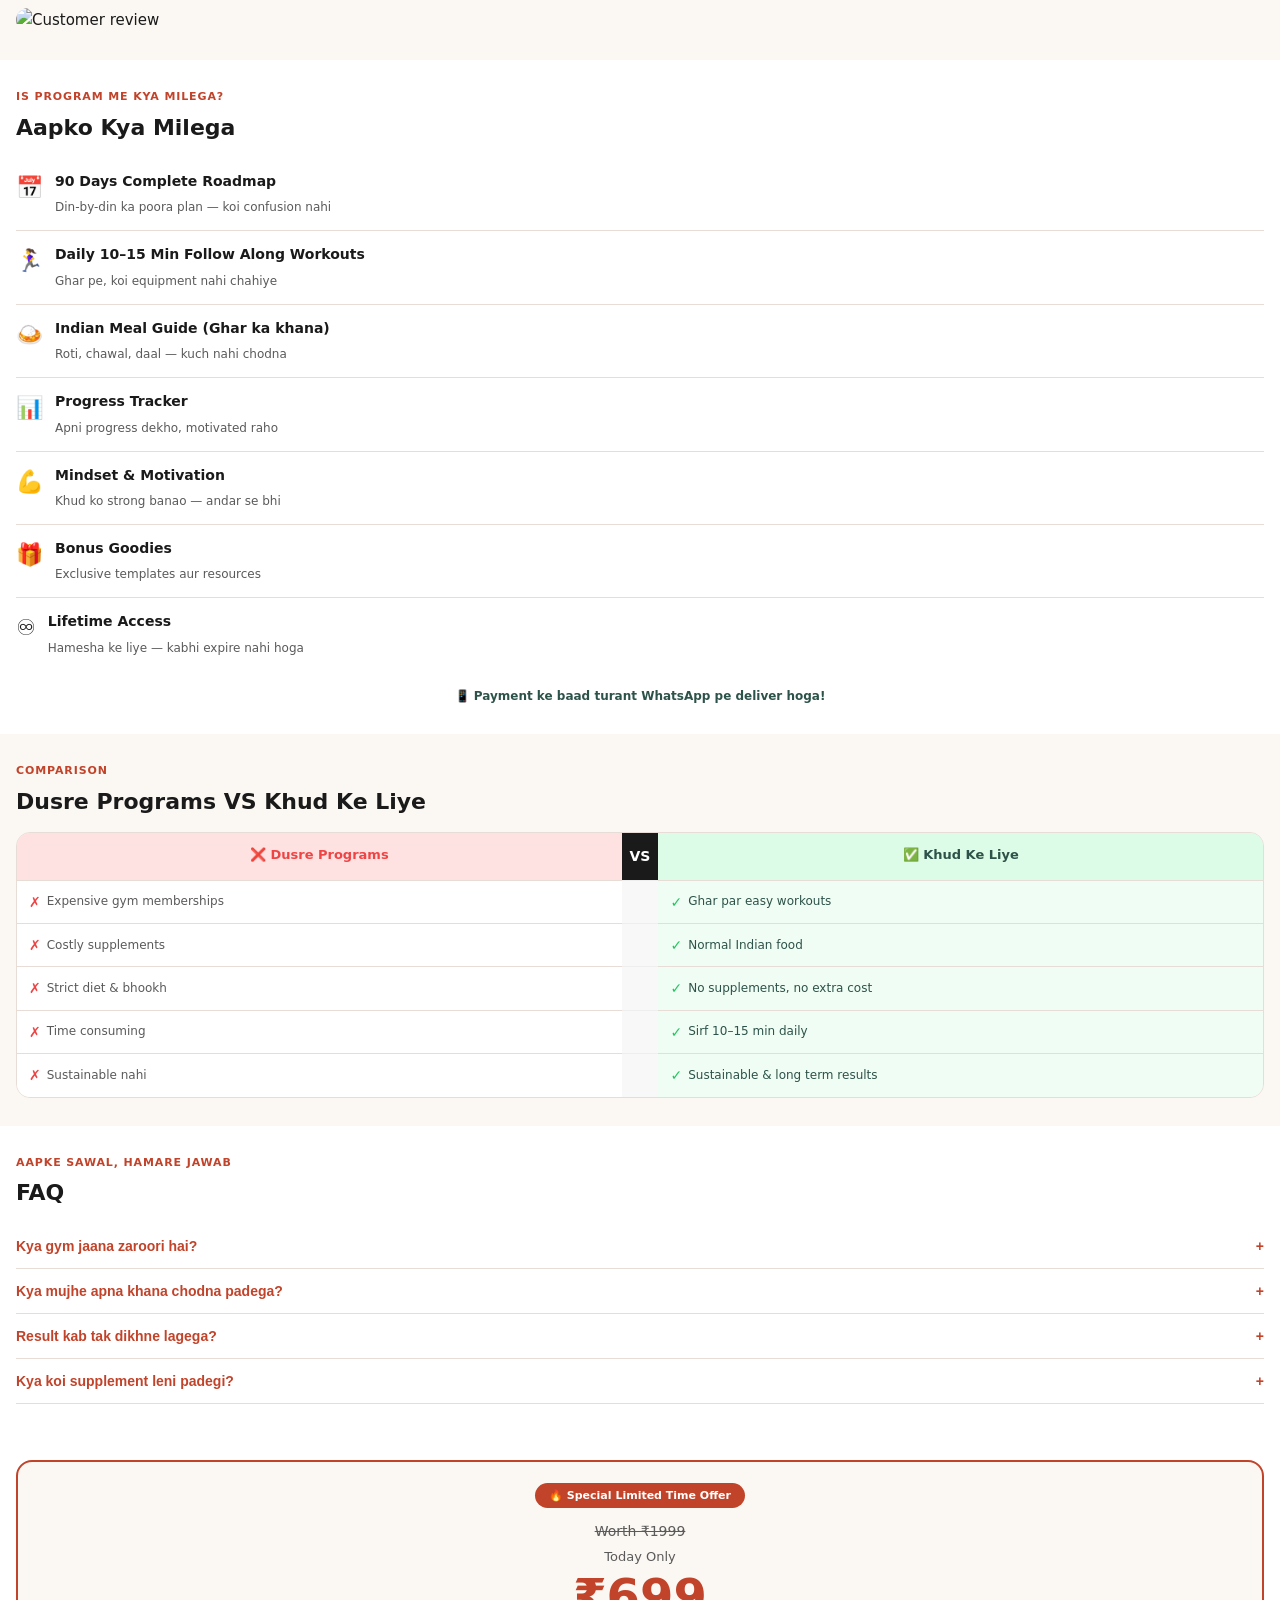
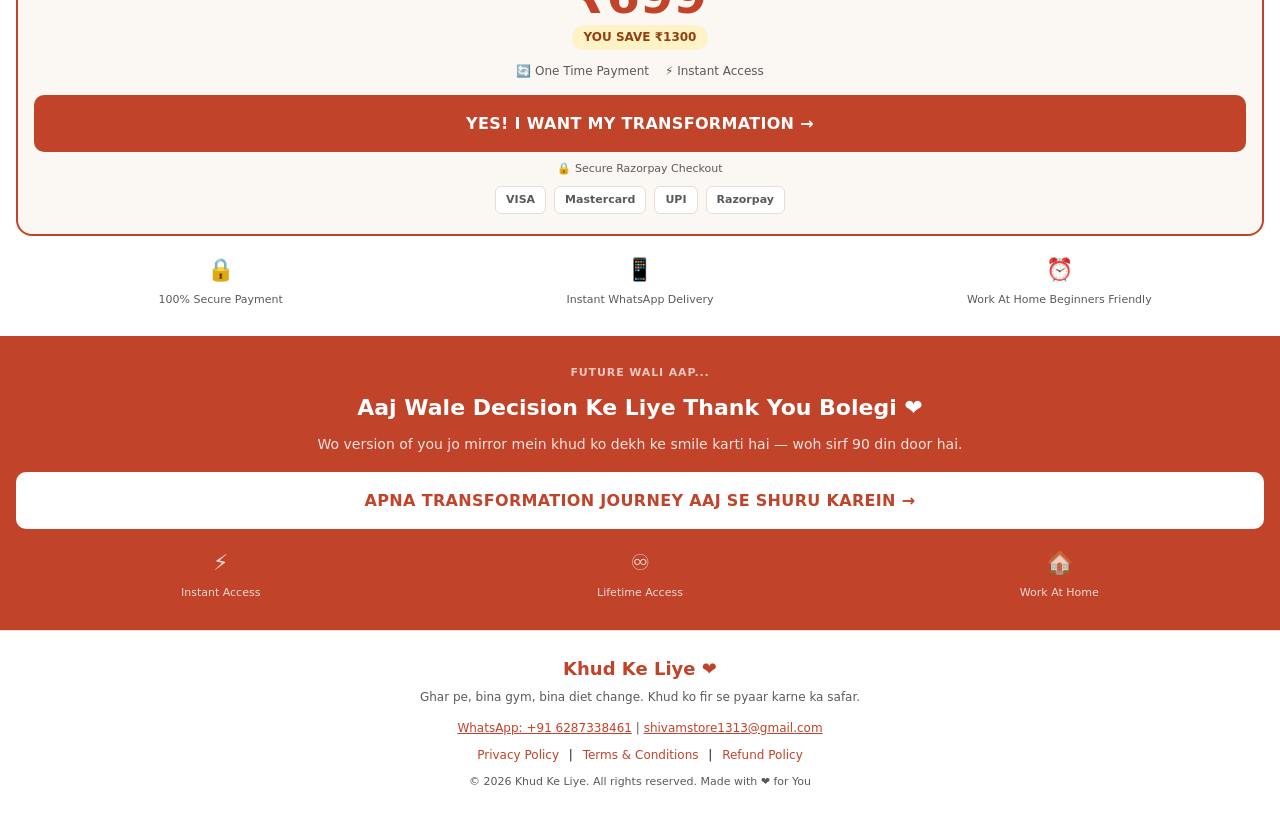
==== commit b00c6b5c: "Update index.html" ====
--- a/index.html
+++ b/index.html
@@ -665,28 +665,18 @@
     <p>Ab kisi bhi function mein jaane se darne ki zaroorat nahi! Main bahut khush hoon ki maine ye decision liya.</p>
   </div>
 
-  <a href="https://rzp.io/rzp/fTl1FXTi" target="_blank" class="btn-primary">Aur Success Stories Dekhen →</a>
 </section>
 
 <!-- WHATSAPP REVIEWS -->
 <section class="wa-reviews">
   <div class="section-eyebrow">Hamari Member Ka Kya Kehna Hai?</div>
   <h2 class="section-title">Real WhatsApp Reviews</h2>
-
-  <div class="wa-header">
-    <div class="wa-avatar">K</div>
-    <div>
-      <strong style="font-size:13px;">Khud Ke Liye Members</strong>
-      <div style="font-size:11px;color:#888;">WhatsApp Group</div>
-    </div>
-  </div>
-
-  <div class="wa-chat">2 hafte me hi pet kam dikhne laga, energy bohot badh gayi hai! ❤️<div class="wa-time">11:46 AM ✓✓</div></div>
-  <div class="wa-chat">Workouts bahut easy hain, busy schedule me bhi follow kar pa rahi hun.<div class="wa-time">11:48 AM ✓✓</div></div>
-  <div class="wa-chat">Maine 7kg lose kiya aur ab dresses fit aa rahi hain!<div class="wa-time">11:50 AM ✓✓</div></div>
-  <div class="wa-chat">Best part — no diet tension, normal ghar ka khana! ❤️<div class="wa-time">11:53 AM ✓✓</div></div>
-
-  <a href="https://rzp.io/rzp/fTl1FXTi" target="_blank" class="btn-primary" style="margin-top:16px;">Aur Bhi Reviews WhatsApp Par Dekhen →</a>
+  <div style="display:flex;flex-direction:column;gap:16px;">
+    <img src="review1.jpeg" alt="Customer review" style="width:100%;border-radius:12px;display:block;" />
+    <img src="review2.jpeg" alt="Customer review" style="width:100%;border-radius:12px;display:block;" />
+    <img src="review3.jpeg" alt="Customer review" style="width:100%;border-radius:12px;display:block;" />
+  </div>
+</section>
 </section>
 
 <!-- WHAT YOU GET -->
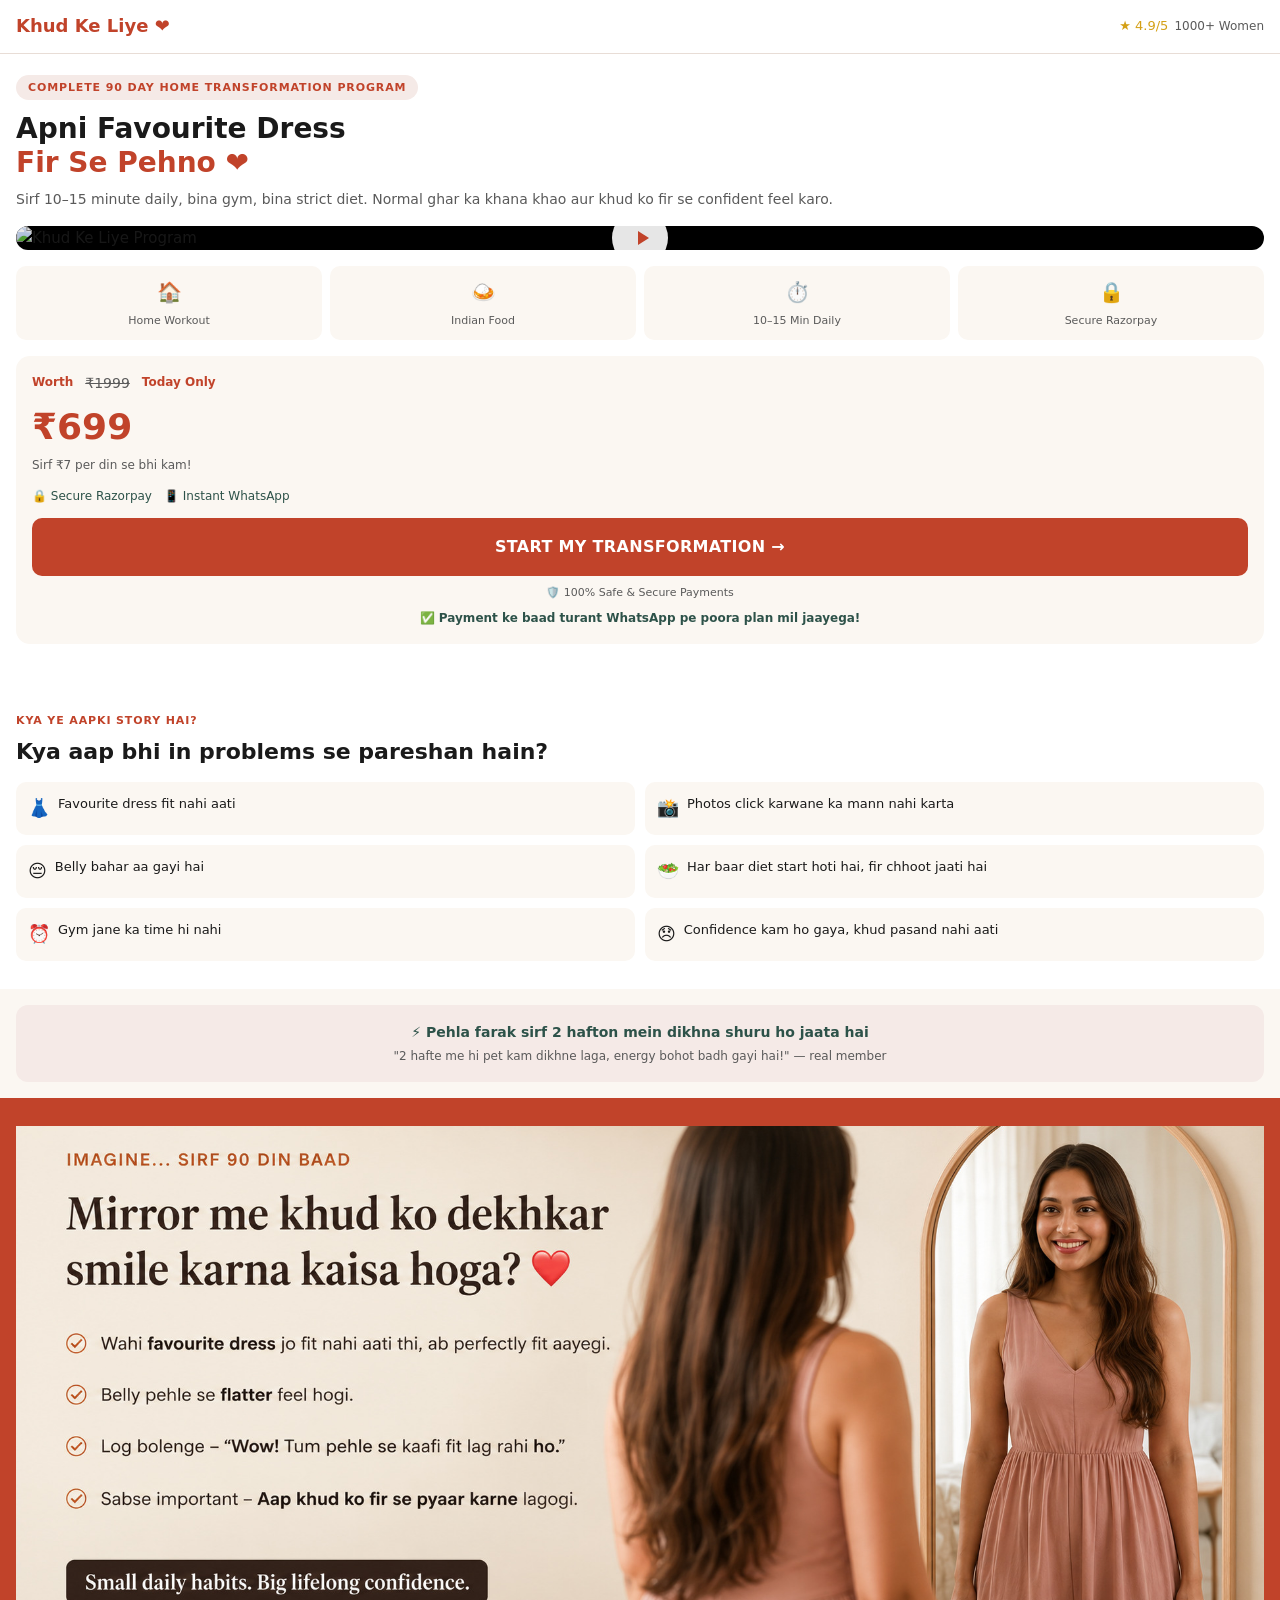
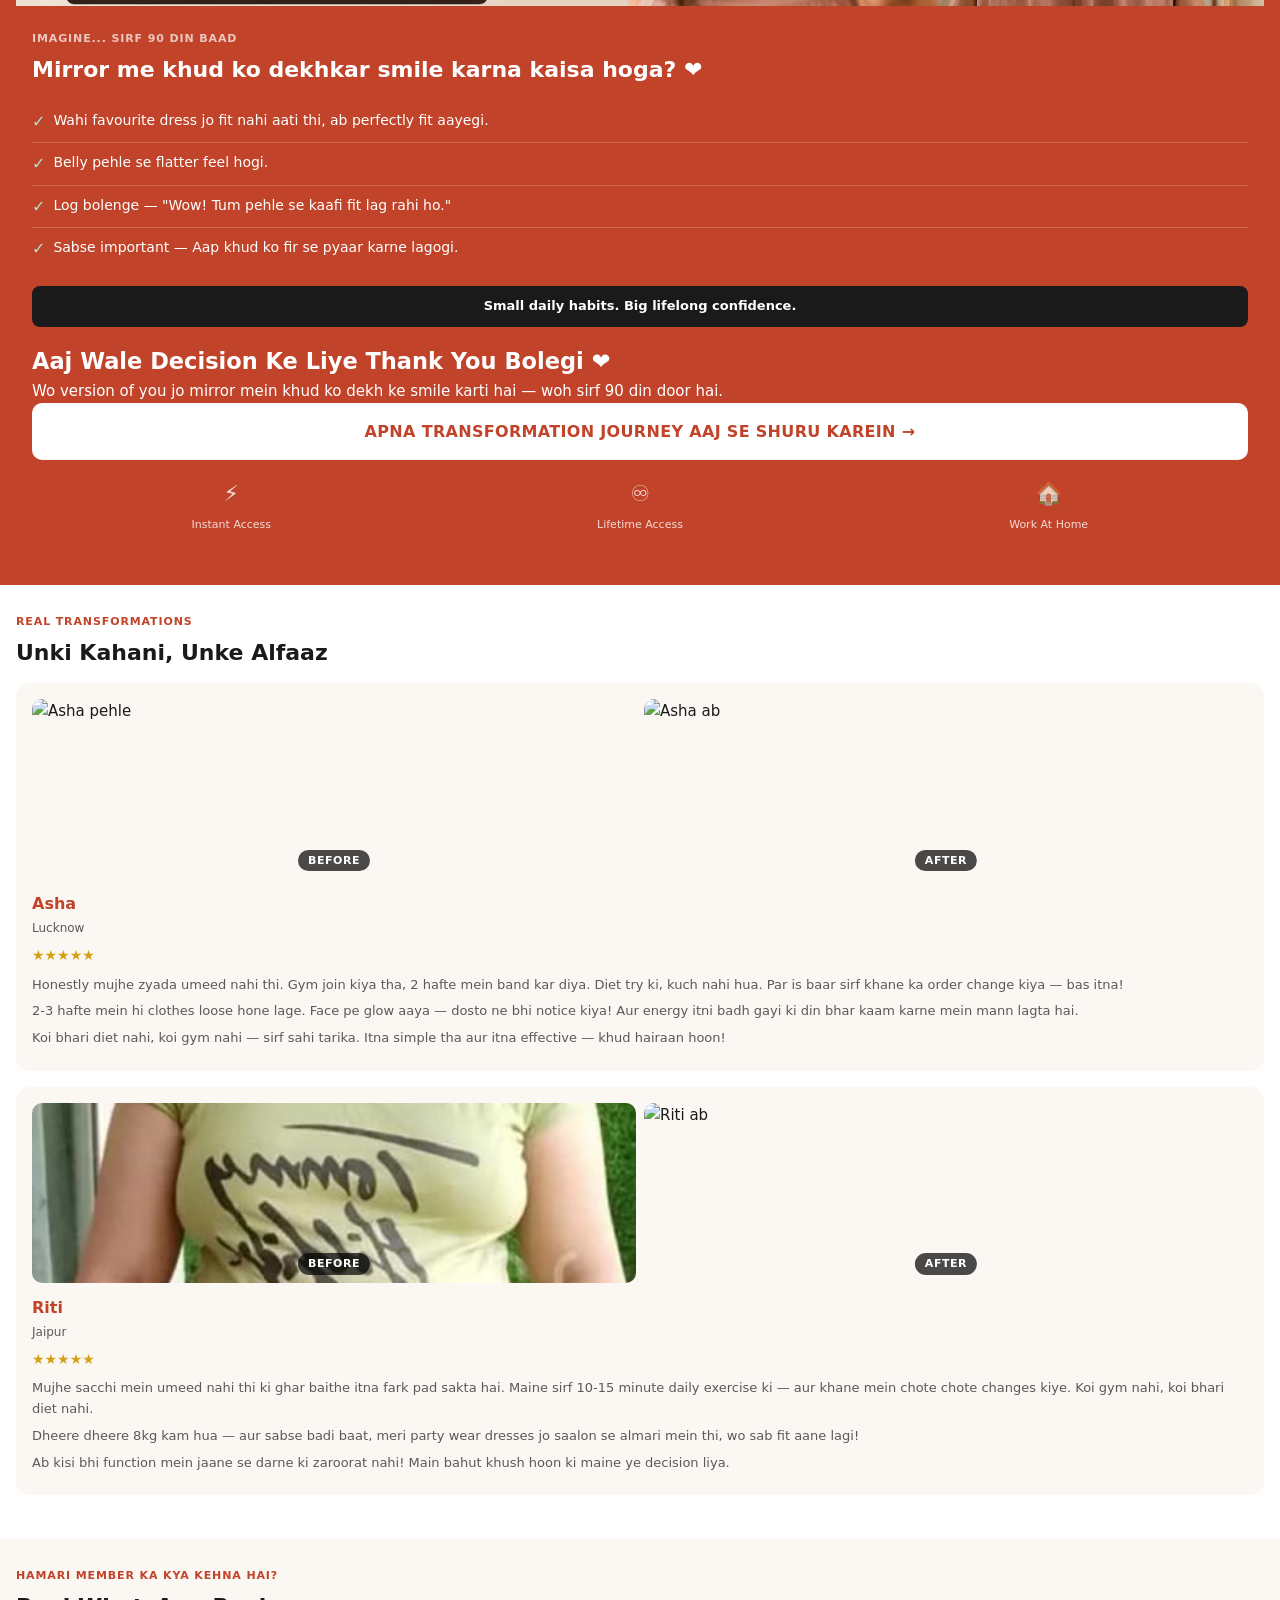
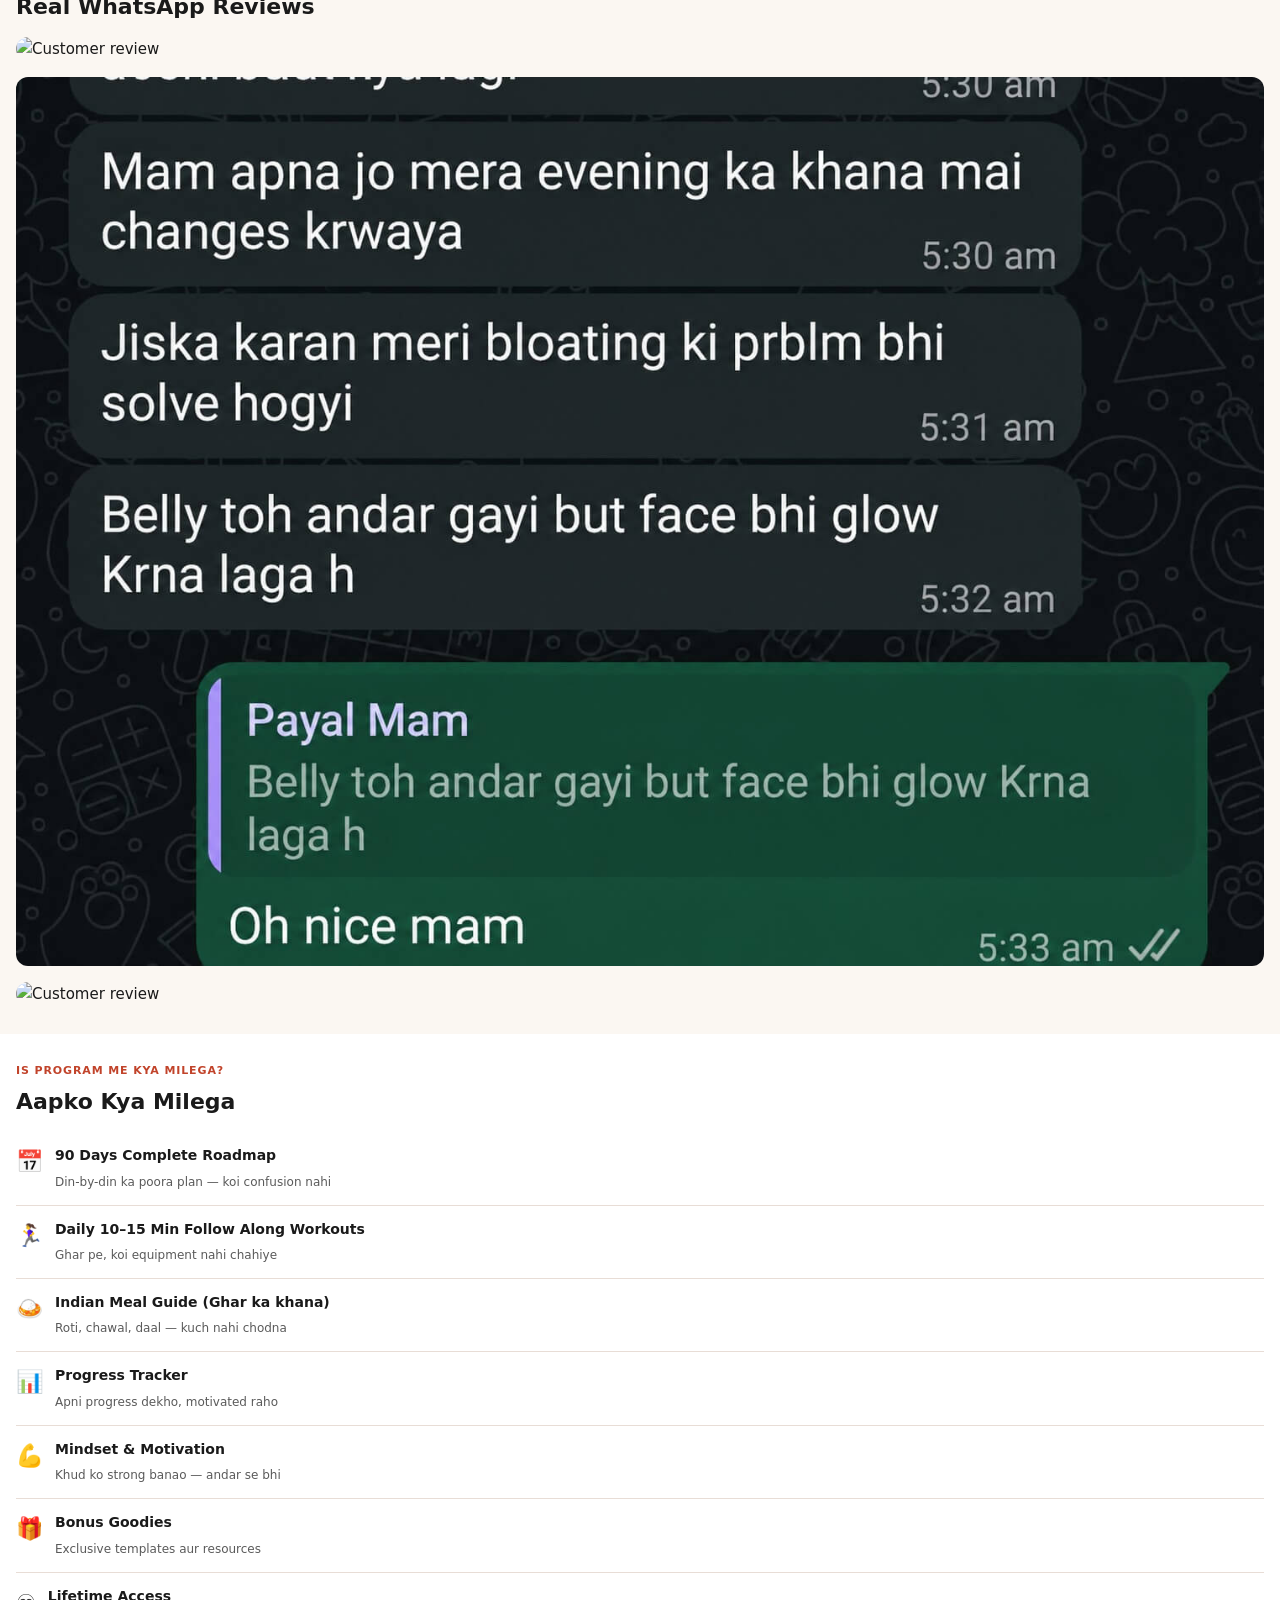
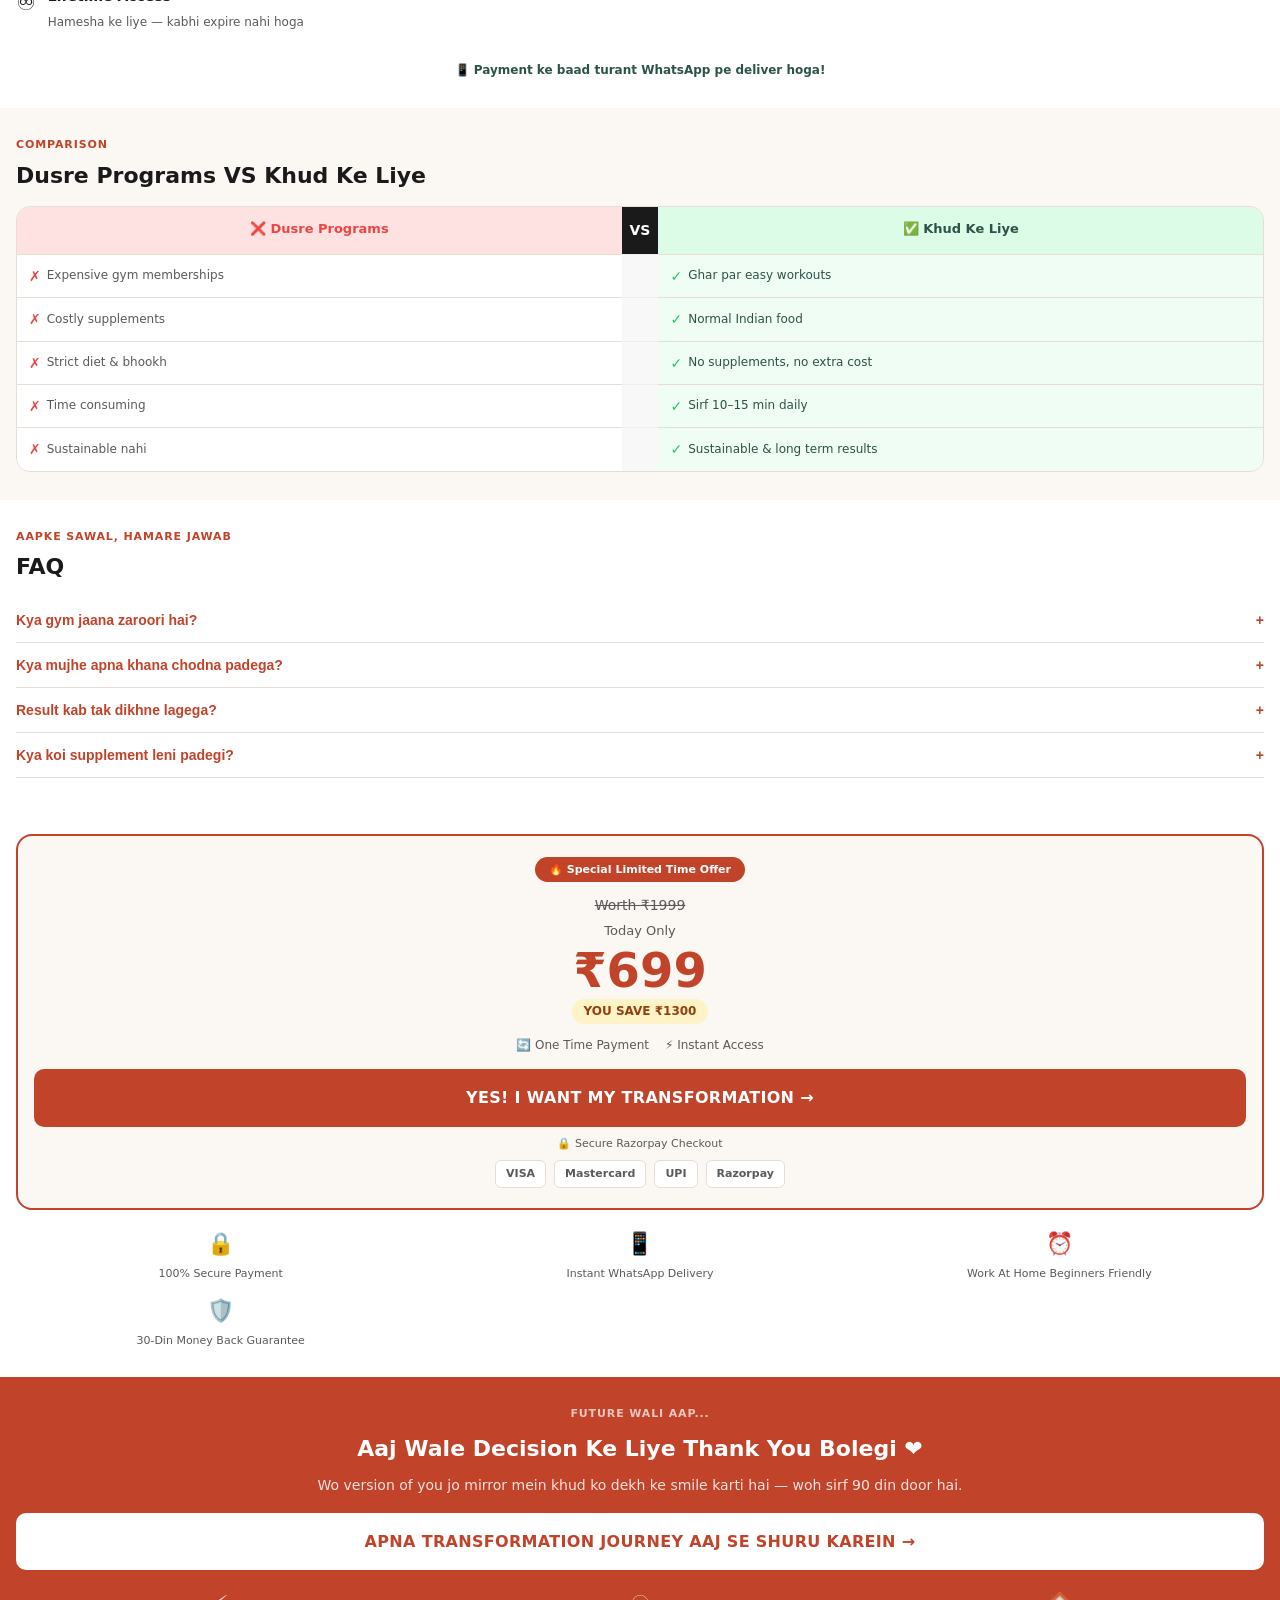
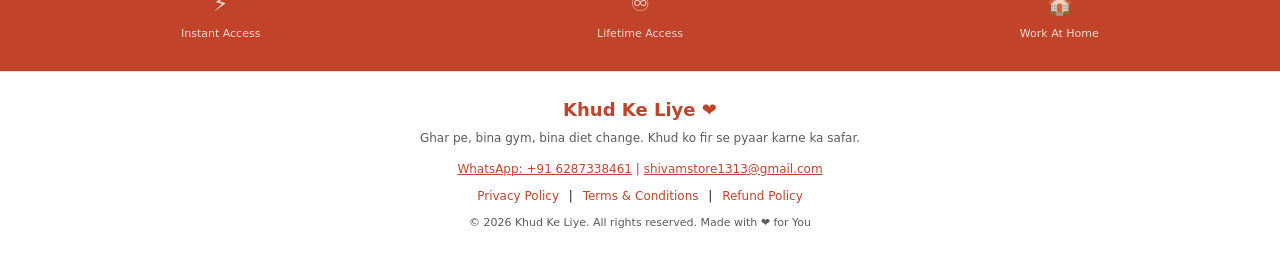
==== commit 9c6a48e9: "Update index.html" ====
--- a/index.html
+++ b/index.html
@@ -4,6 +4,18 @@
   <meta charset="UTF-8" />
   <meta name="viewport" content="width=device-width, initial-scale=1.0" />
   <title>Khud Ke Liye — Apni Favourite Dress Fir Se Pehno</title>
+  <script>
+      !function(f,b,e,v,n,t,s){if(f.fbq)return;n=f.fbq=function(){n.callMethod?
+      n.callMethod.apply(n,arguments):n.queue.push(arguments)};if(!f._fbq)f._fbq=n;
+      n.push=n;n.loaded=!0;n.version='2.0';n.queue=[];t=b.createElement(e);t.async=!0;
+      t.src=v;s=b.getElementsByTagName(e)[0];s.parentNode.insertBefore(t,s)}(window,
+      document,'script','https://connect.facebook.net/en_US/fbevents.js');
+      fbq('init', '333263999459581');
+      fbq('track', 'PageView');
+    </script>
+    <noscript><img height="1" width="1" style="display:none"
+      src="https://www.facebook.com/tr?id=333263999459581&ev=PageView&noscript=1"
+    /></noscript>
   <style>
     :root {
       --cream: #FBF7F2;
@@ -576,7 +588,7 @@
       <span>🔒 Secure Razorpay</span>
       <span>📱 Instant WhatsApp</span>
     </div>
-    <a href="https://rzp.io/rzp/fTl1FXTi" target="_blank" class="btn-primary">START MY TRANSFORMATION →</a>
+    <a href="https://rzp.io/rzp/ROb5RFl1" target="_blank" class="btn-primary" onclick="fbq('track', 'InitiateCheckout');">START MY TRANSFORMATION →</a>
     <div class="btn-secure">🛡️ 100% Safe & Secure Payments</div>
     <div class="delivery-note">✅ Payment ke baad turant WhatsApp pe poora plan mil jaayega!</div>
   </div>
@@ -595,6 +607,11 @@
     <div class="pain-card"><span>😞</span>Confidence kam ho gaya, khud pasand nahi aati</div>
   </div>
 </section>
+  <!-- FIRST RESULTS TRUST STRIP -->
+<div style="background:var(--terracotta-light);padding:16px 20px;text-align:center;border-radius:12px;margin:16px;">
+  <p style="color:var(--teal);font-weight:700;font-size:14px;margin:0;">⚡ Pehla farak sirf 2 hafton mein dikhna shuru ho jaata hai</p>
+  <p style="color:var(--text-soft);font-size:12px;margin-top:4px;">"2 hafte me hi pet kam dikhne laga, energy bohot badh gayi hai!" — real member</p>
+</div>
 
 <!-- FUTURE -->
 <section class="imagine">
@@ -611,7 +628,7 @@
     <div style="background:#1A1A1A;color:white;padding:10px 16px;border-radius:8px;font-size:13px;font-weight:600;margin-top:16px;text-align:center;">Small daily habits. Big lifelong confidence.</div>
     <h2 style="margin-top:16px;">Aaj Wale Decision Ke Liye Thank You Bolegi ❤️</h2>
     <p>Wo version of you jo mirror mein khud ko dekh ke smile karti hai — woh sirf 90 din door hai.</p>
-    <a href="https://rzp.io/rzp/fTl1FXTi" target="_blank" class="btn-primary" style="background:white;color:var(--terracotta);">APNA TRANSFORMATION JOURNEY AAJ SE SHURU KAREIN →</a>
+    <a href="https://rzp.io/rzp/ROb5RFl1" target="_blank" class="btn-primary" style="background:white;color:var(--terracotta);" onclick="fbq('track', 'InitiateCheckout');">APNA TRANSFORMATION JOURNEY AAJ SE SHURU KAREIN →</a>
     <div class="trust-badges" style="margin-top:16px;">
       <div class="trust-badge" style="color:rgba(255,255,255,0.8);"><span>⚡</span>Instant Access</div>
       <div class="trust-badge" style="color:rgba(255,255,255,0.8);"><span>♾️</span>Lifetime Access</div>
@@ -761,7 +778,7 @@
   </div>
   <div class="faq-item">
     <button class="faq-q" onclick="toggleFaq(this)">Result kab tak dikhne lagega? <span>+</span></button>
-    <div class="faq-a">Zyaadatar members ko 2 hafte mein hi visible fark dikhna shuru ho jaata hai!</div>
+    <div class="faq-a">Zyadatar members ko 2 hafte mein hi visible fark dikhna shuru ho jaata hai!</div>
   </div>
   <div class="faq-item">
     <button class="faq-q" onclick="toggleFaq(this)">Kya koi supplement leni padegi? <span>+</span></button>
@@ -781,7 +798,7 @@
       <span>🔄 One Time Payment</span>
       <span>⚡ Instant Access</span>
     </div>
-    <a href="https://rzp.io/rzp/fTl1FXTi" target="_blank" class="btn-primary">YES! I WANT MY TRANSFORMATION →</a>
+    <a href="https://rzp.io/rzp/ROb5RFl1" target="_blank" class="btn-primary" onclick="fbq('track', 'InitiateCheckout');">YES! I WANT MY TRANSFORMATION →</a>
     <div class="btn-secure" style="margin-top:8px;">🔒 Secure Razorpay Checkout</div>
     <div class="payment-methods">
       <span class="pm-badge">VISA</span>
@@ -794,6 +811,7 @@
     <div class="trust-badge"><span>🔒</span>100% Secure Payment</div>
     <div class="trust-badge"><span>📱</span>Instant WhatsApp Delivery</div>
     <div class="trust-badge"><span>⏰</span>Work At Home Beginners Friendly</div>
+    <div class="trust-badge"><span>🛡️</span>30-Din Money Back Guarantee</div>
   </div>
 </section>
 
@@ -802,7 +820,7 @@
   <div class="section-eyebrow" style="color:rgba(255,255,255,0.7);">Future Wali Aap...</div>
   <h2>Aaj Wale Decision Ke Liye Thank You Bolegi ❤️</h2>
   <p>Wo version of you jo mirror mein khud ko dekh ke smile karti hai — woh sirf 90 din door hai.</p>
-  <a href="https://rzp.io/rzp/EVuRCB5Q" target="_blank" class="btn-primary" style="background:white;color:var(--terracotta);">APNA TRANSFORMATION JOURNEY AAJ SE SHURU KAREIN →</a>
+  <a href="https://rzp.io/rzp/ROb5RFl1" target="_blank" class="btn-primary" style="background:white;color:var(--terracotta);" onclick="fbq('track', 'InitiateCheckout');">APNA TRANSFORMATION JOURNEY AAJ SE SHURU KAREIN →</a>
   <div class="trust-badges" style="margin-top:16px;">
     <div class="trust-badge" style="color:rgba(255,255,255,0.8);"><span>⚡</span>Instant Access</div>
     <div class="trust-badge" style="color:rgba(255,255,255,0.8);"><span>♾️</span>Lifetime Access</div>
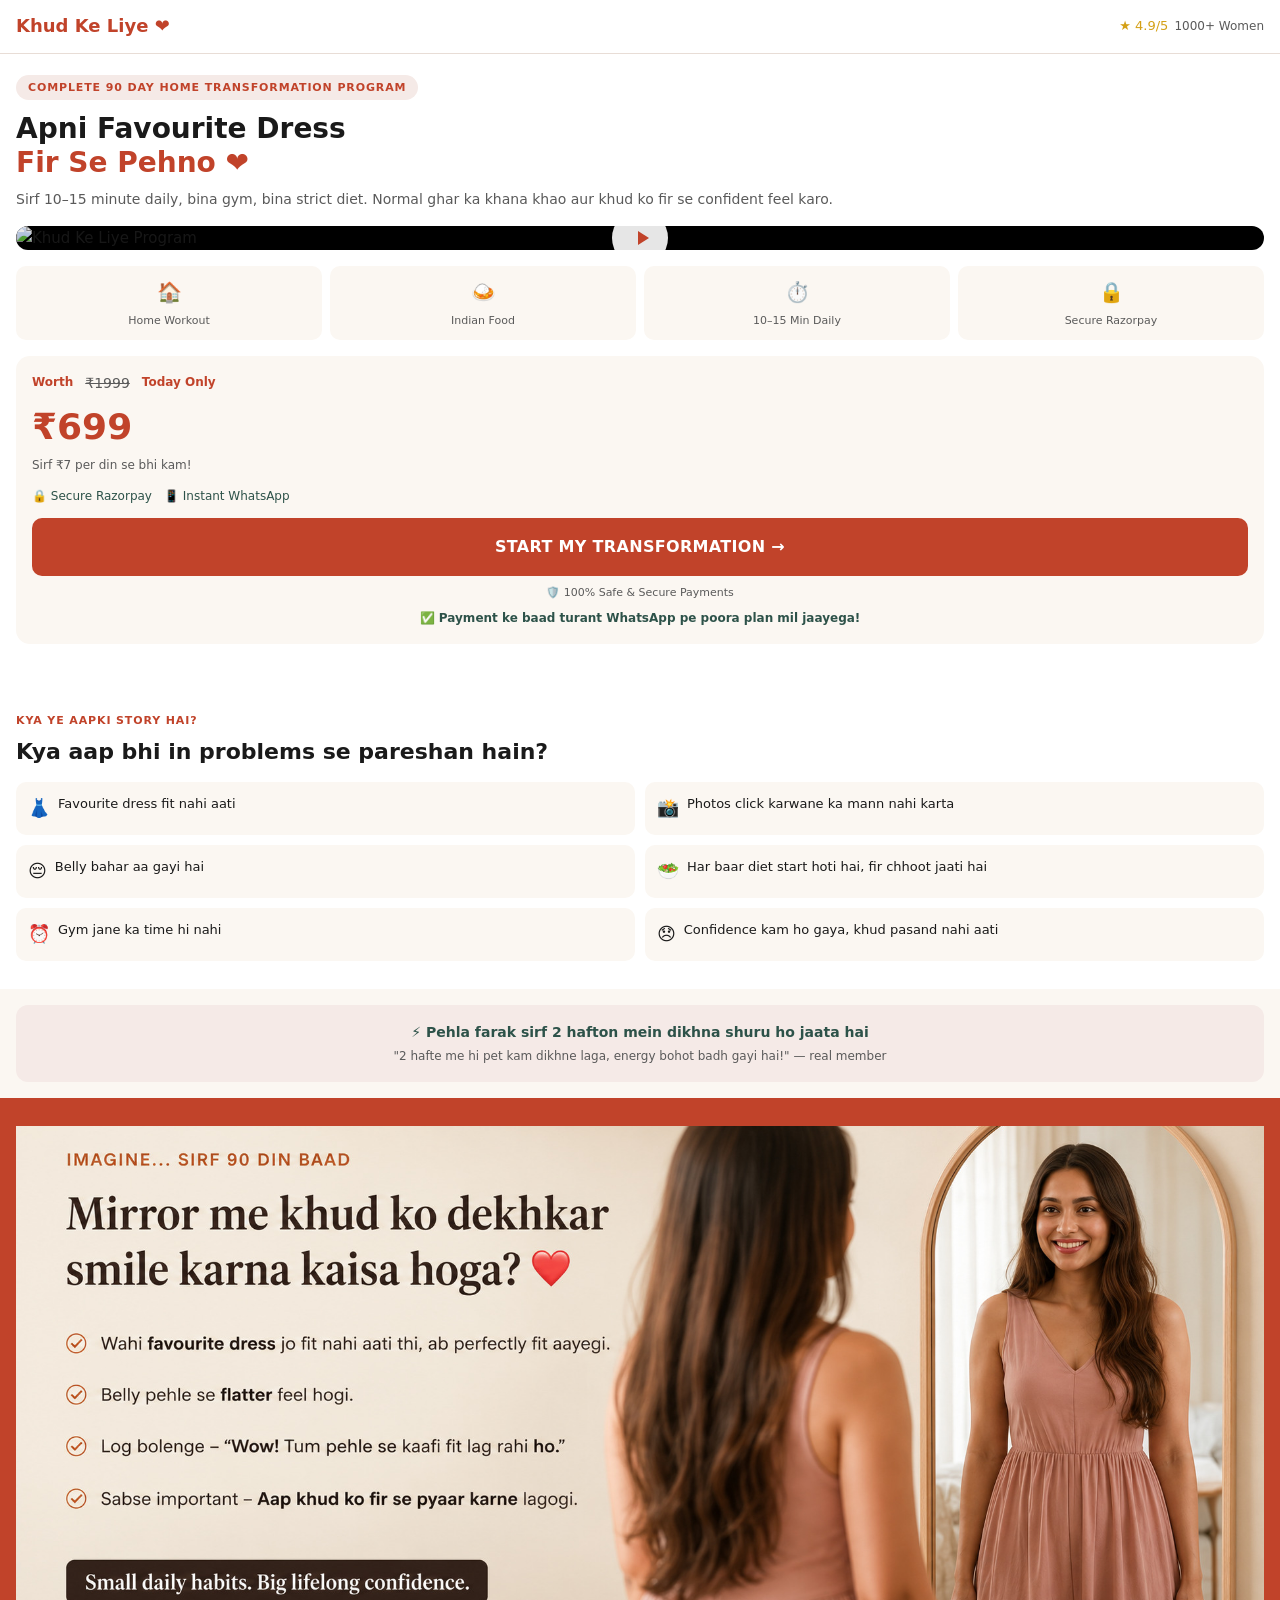
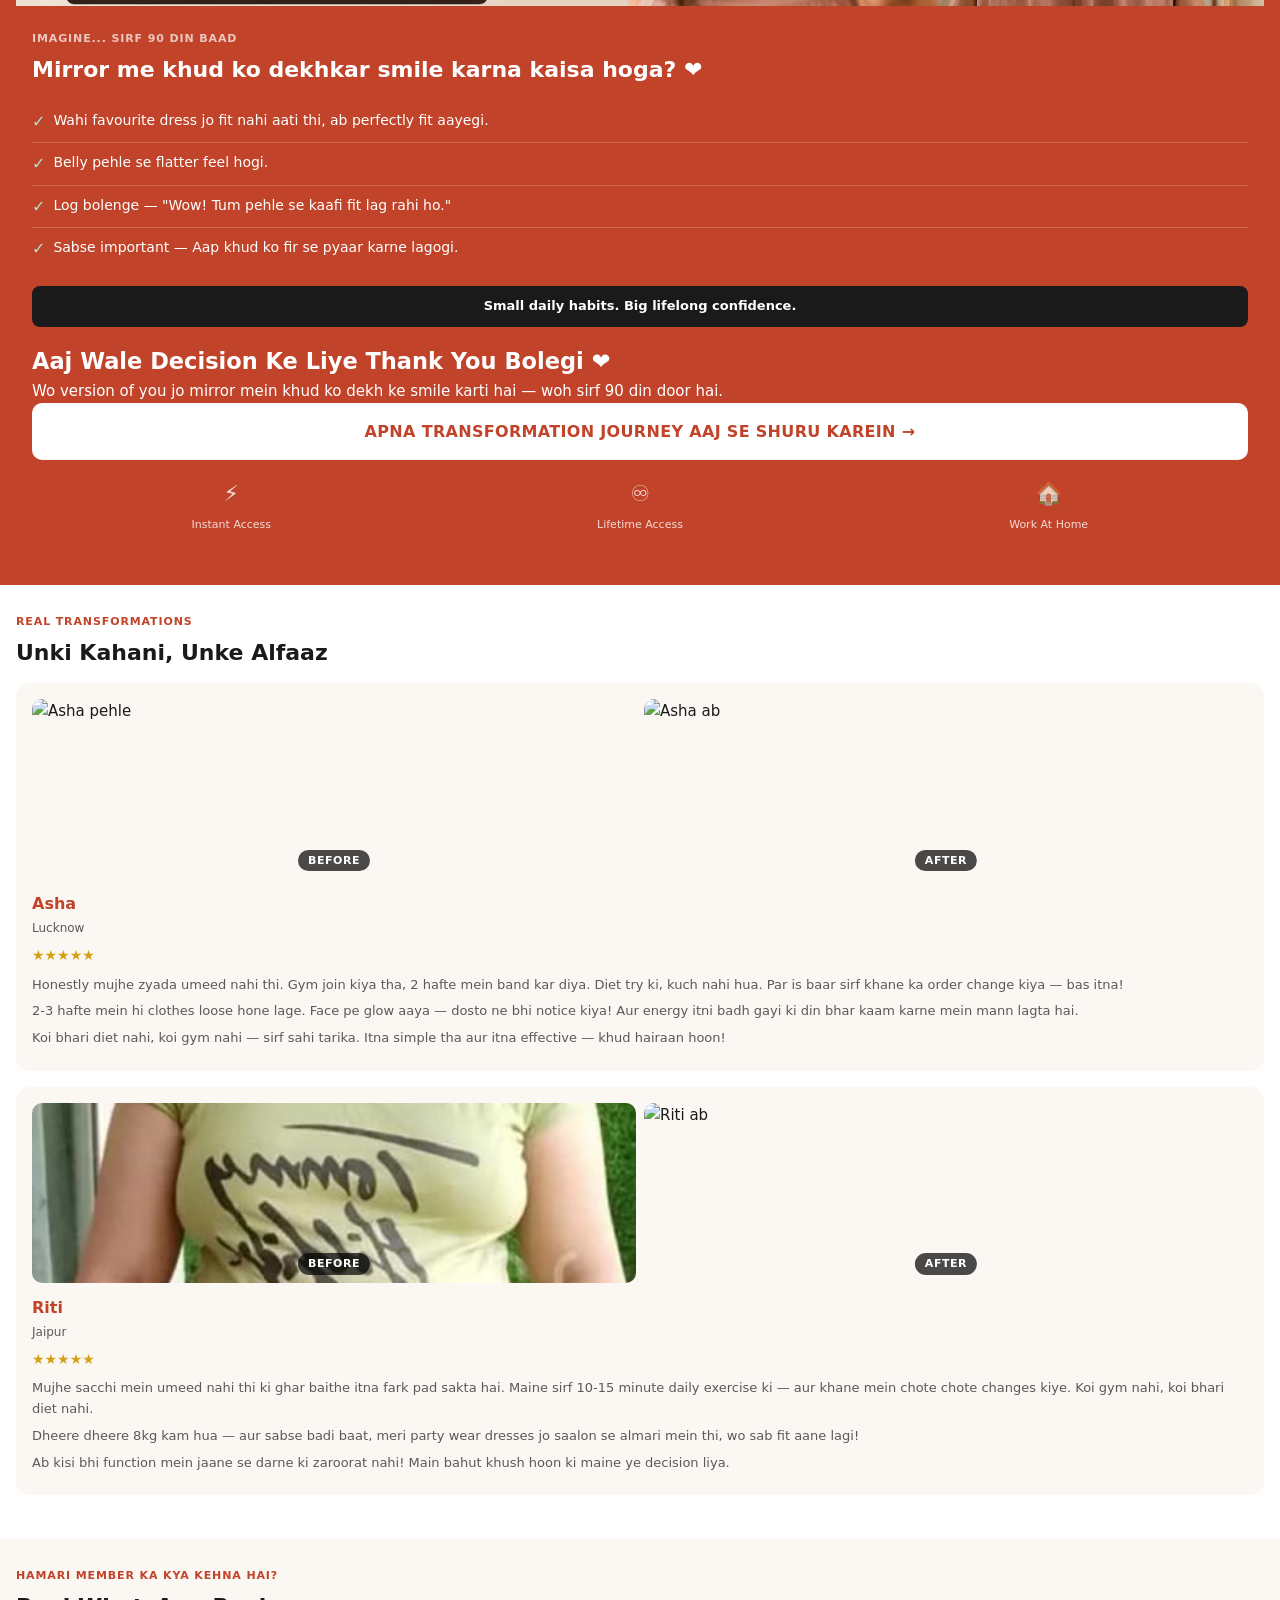
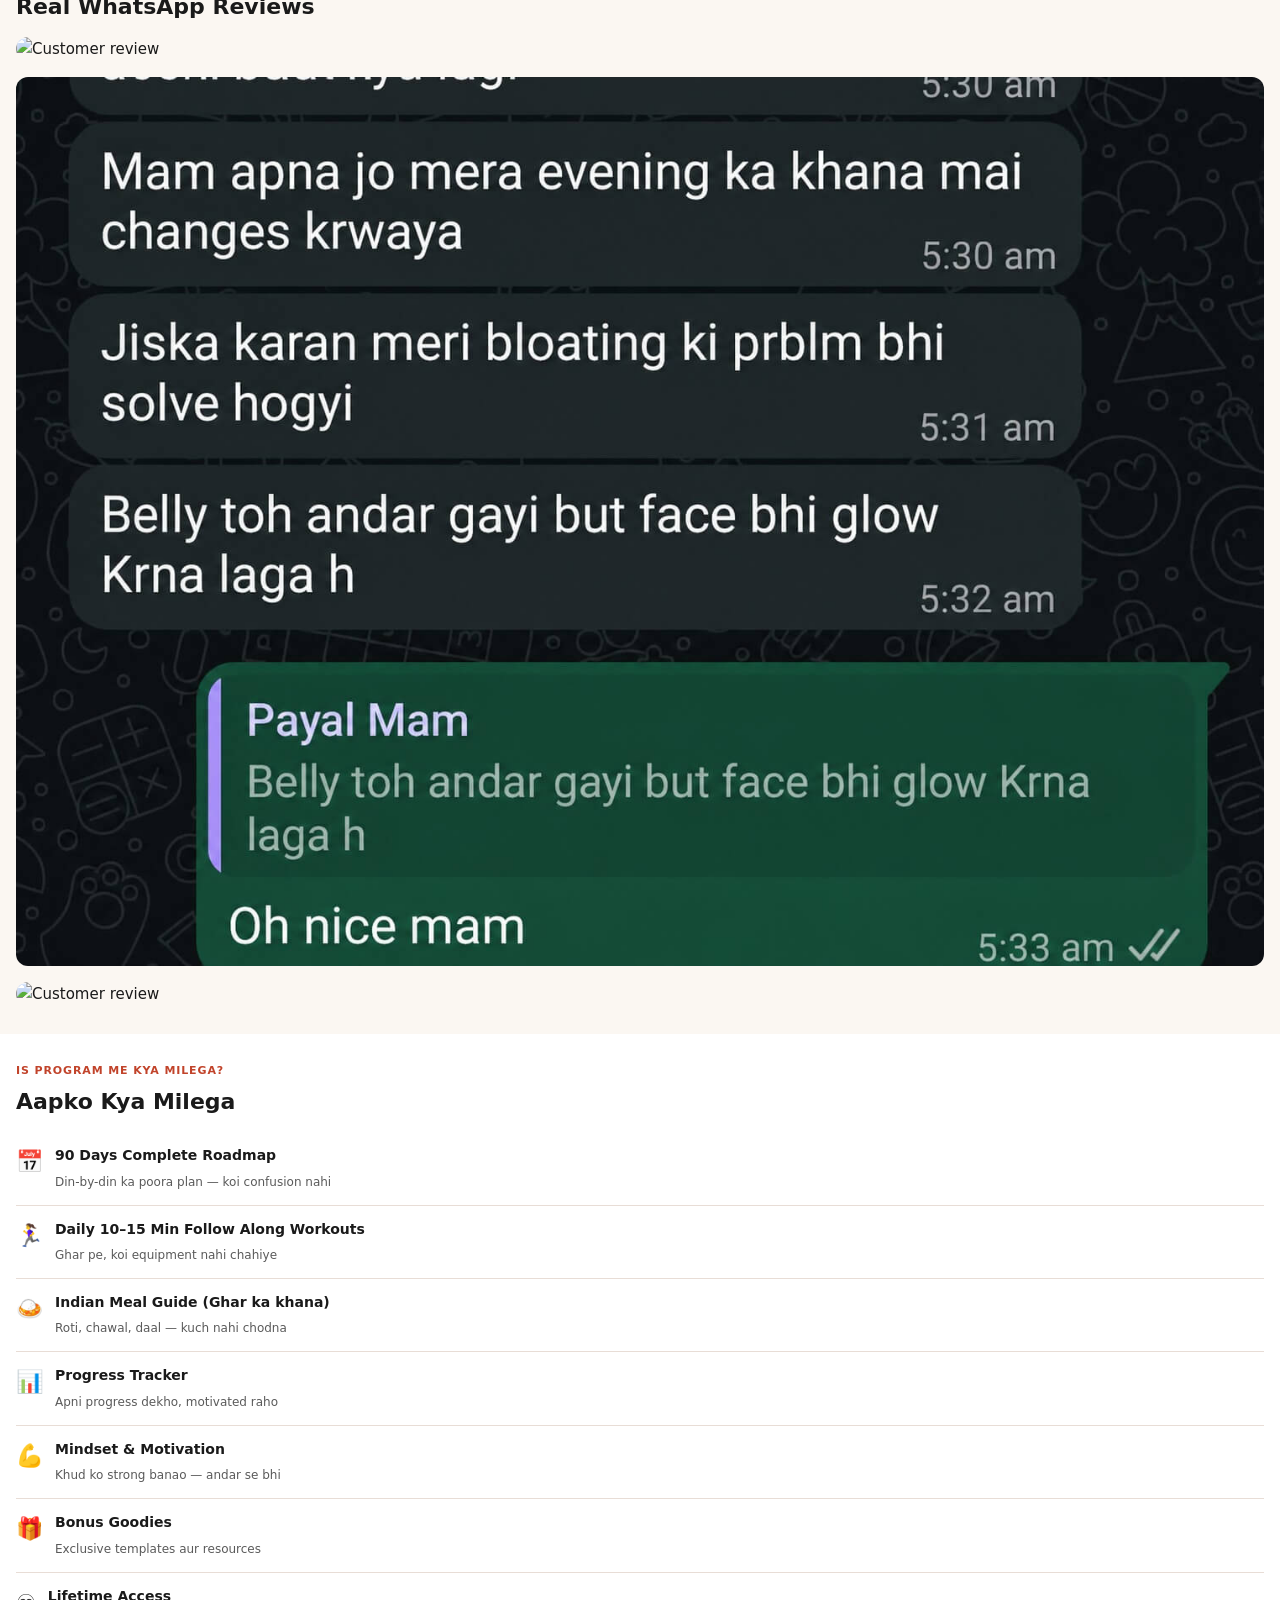
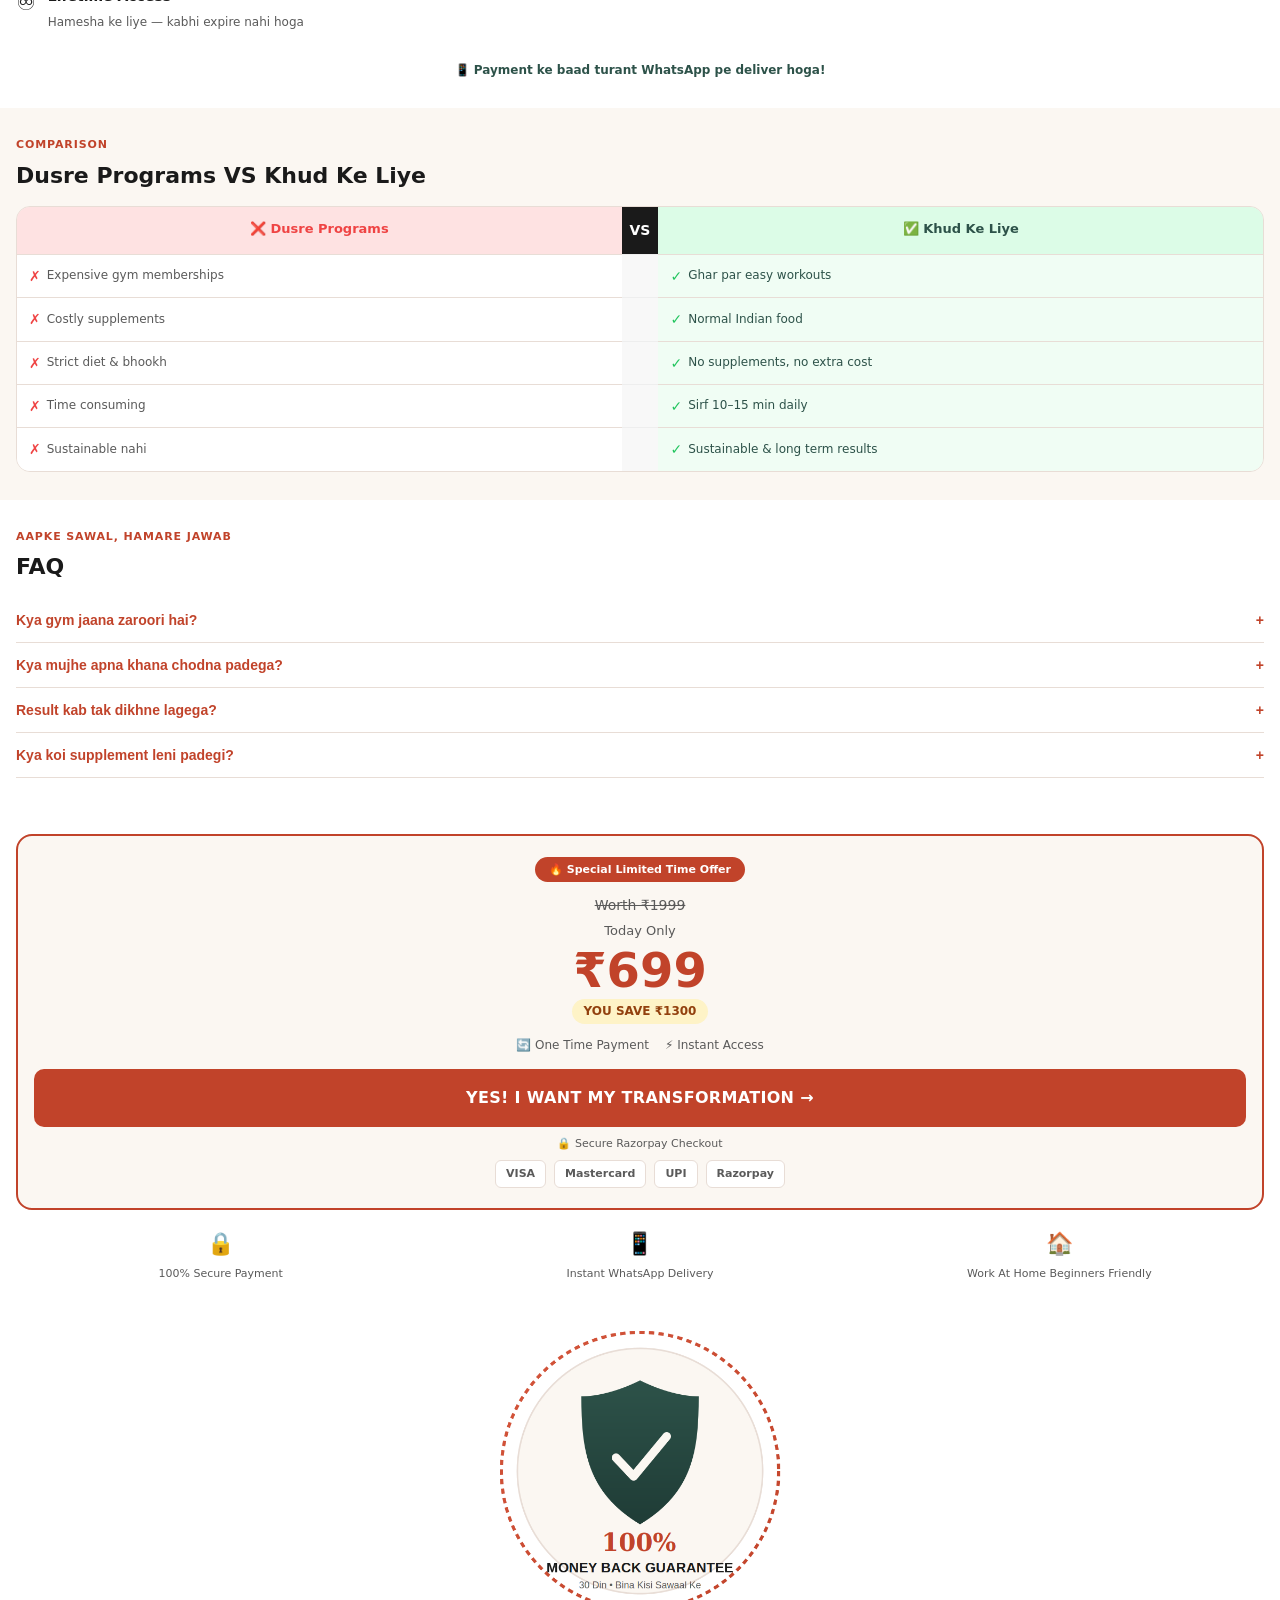
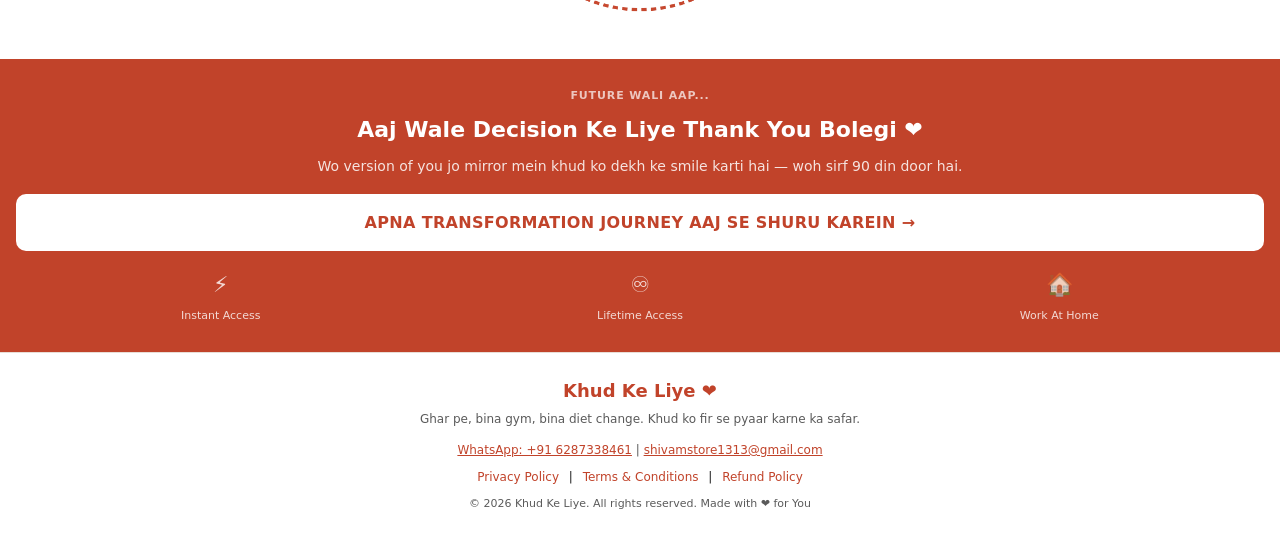
==== commit fa284975: "Update index.html" ====
--- a/index.html
+++ b/index.html
@@ -10,11 +10,11 @@
       n.push=n;n.loaded=!0;n.version='2.0';n.queue=[];t=b.createElement(e);t.async=!0;
       t.src=v;s=b.getElementsByTagName(e)[0];s.parentNode.insertBefore(t,s)}(window,
       document,'script','https://connect.facebook.net/en_US/fbevents.js');
-      fbq('init', '333263999459581');
+      fbq('init', '745955801338372');
       fbq('track', 'PageView');
     </script>
     <noscript><img height="1" width="1" style="display:none"
-      src="https://www.facebook.com/tr?id=333263999459581&ev=PageView&noscript=1"
+      src="https://www.facebook.com/tr?id=745955801338372&ev=PageView&noscript=1"
     /></noscript>
   <style>
     :root {
@@ -588,7 +588,7 @@
       <span>🔒 Secure Razorpay</span>
       <span>📱 Instant WhatsApp</span>
     </div>
-    <a href="https://rzp.io/rzp/ROb5RFl1" target="_blank" class="btn-primary" onclick="fbq('track', 'InitiateCheckout');">START MY TRANSFORMATION →</a>
+    <a href="https://rzp.io/rzp/ROb5RFl1" class="btn-primary" onclick="fbq('track', 'InitiateCheckout');">START MY TRANSFORMATION →</a>
     <div class="btn-secure">🛡️ 100% Safe & Secure Payments</div>
     <div class="delivery-note">✅ Payment ke baad turant WhatsApp pe poora plan mil jaayega!</div>
   </div>
@@ -628,7 +628,7 @@
     <div style="background:#1A1A1A;color:white;padding:10px 16px;border-radius:8px;font-size:13px;font-weight:600;margin-top:16px;text-align:center;">Small daily habits. Big lifelong confidence.</div>
     <h2 style="margin-top:16px;">Aaj Wale Decision Ke Liye Thank You Bolegi ❤️</h2>
     <p>Wo version of you jo mirror mein khud ko dekh ke smile karti hai — woh sirf 90 din door hai.</p>
-    <a href="https://rzp.io/rzp/ROb5RFl1" target="_blank" class="btn-primary" style="background:white;color:var(--terracotta);" onclick="fbq('track', 'InitiateCheckout');">APNA TRANSFORMATION JOURNEY AAJ SE SHURU KAREIN →</a>
+    <a href="https://rzp.io/rzp/ROb5RFl1" class="btn-primary" style="background:white;color:var(--terracotta);" onclick="fbq('track', 'InitiateCheckout');">APNA TRANSFORMATION JOURNEY AAJ SE SHURU KAREIN →</a>
     <div class="trust-badges" style="margin-top:16px;">
       <div class="trust-badge" style="color:rgba(255,255,255,0.8);"><span>⚡</span>Instant Access</div>
       <div class="trust-badge" style="color:rgba(255,255,255,0.8);"><span>♾️</span>Lifetime Access</div>
@@ -798,7 +798,7 @@
       <span>🔄 One Time Payment</span>
       <span>⚡ Instant Access</span>
     </div>
-    <a href="https://rzp.io/rzp/ROb5RFl1" target="_blank" class="btn-primary" onclick="fbq('track', 'InitiateCheckout');">YES! I WANT MY TRANSFORMATION →</a>
+    <a href="https://rzp.io/rzp/ROb5RFl1" class="btn-primary" onclick="fbq('track', 'InitiateCheckout');">YES! I WANT MY TRANSFORMATION →</a>
     <div class="btn-secure" style="margin-top:8px;">🔒 Secure Razorpay Checkout</div>
     <div class="payment-methods">
       <span class="pm-badge">VISA</span>
@@ -808,11 +808,11 @@
     </div>
   </div>
   <div class="trust-badges">
-    <div class="trust-badge"><span>🔒</span>100% Secure Payment</div>
-    <div class="trust-badge"><span>📱</span>Instant WhatsApp Delivery</div>
-    <div class="trust-badge"><span>⏰</span>Work At Home Beginners Friendly</div>
-    <div class="trust-badge"><span>🛡️</span>30-Din Money Back Guarantee</div>
-  </div>
+  <div class="trust-badge"><span>🔒</span>100% Secure Payment</div>
+  <div class="trust-badge"><span>📱</span>Instant WhatsApp Delivery</div>
+  <div class="trust-badge"><span>🏠</span>Work At Home Beginners Friendly</div>
+</div>
+<img src="guarantee-badge.png" alt="100% Money Back Guarantee" style="width:320px;height:320px;margin:28px auto 0;display:block;"/>
 </section>
 
 <!-- FUTURE -->
@@ -820,7 +820,7 @@
   <div class="section-eyebrow" style="color:rgba(255,255,255,0.7);">Future Wali Aap...</div>
   <h2>Aaj Wale Decision Ke Liye Thank You Bolegi ❤️</h2>
   <p>Wo version of you jo mirror mein khud ko dekh ke smile karti hai — woh sirf 90 din door hai.</p>
-  <a href="https://rzp.io/rzp/ROb5RFl1" target="_blank" class="btn-primary" style="background:white;color:var(--terracotta);" onclick="fbq('track', 'InitiateCheckout');">APNA TRANSFORMATION JOURNEY AAJ SE SHURU KAREIN →</a>
+  <a href="https://rzp.io/rzp/ROb5RFl1" class="btn-primary" style="background:white;color:var(--terracotta);" onclick="fbq('track', 'InitiateCheckout');">APNA TRANSFORMATION JOURNEY AAJ SE SHURU KAREIN →</a>
   <div class="trust-badges" style="margin-top:16px;">
     <div class="trust-badge" style="color:rgba(255,255,255,0.8);"><span>⚡</span>Instant Access</div>
     <div class="trust-badge" style="color:rgba(255,255,255,0.8);"><span>♾️</span>Lifetime Access</div>
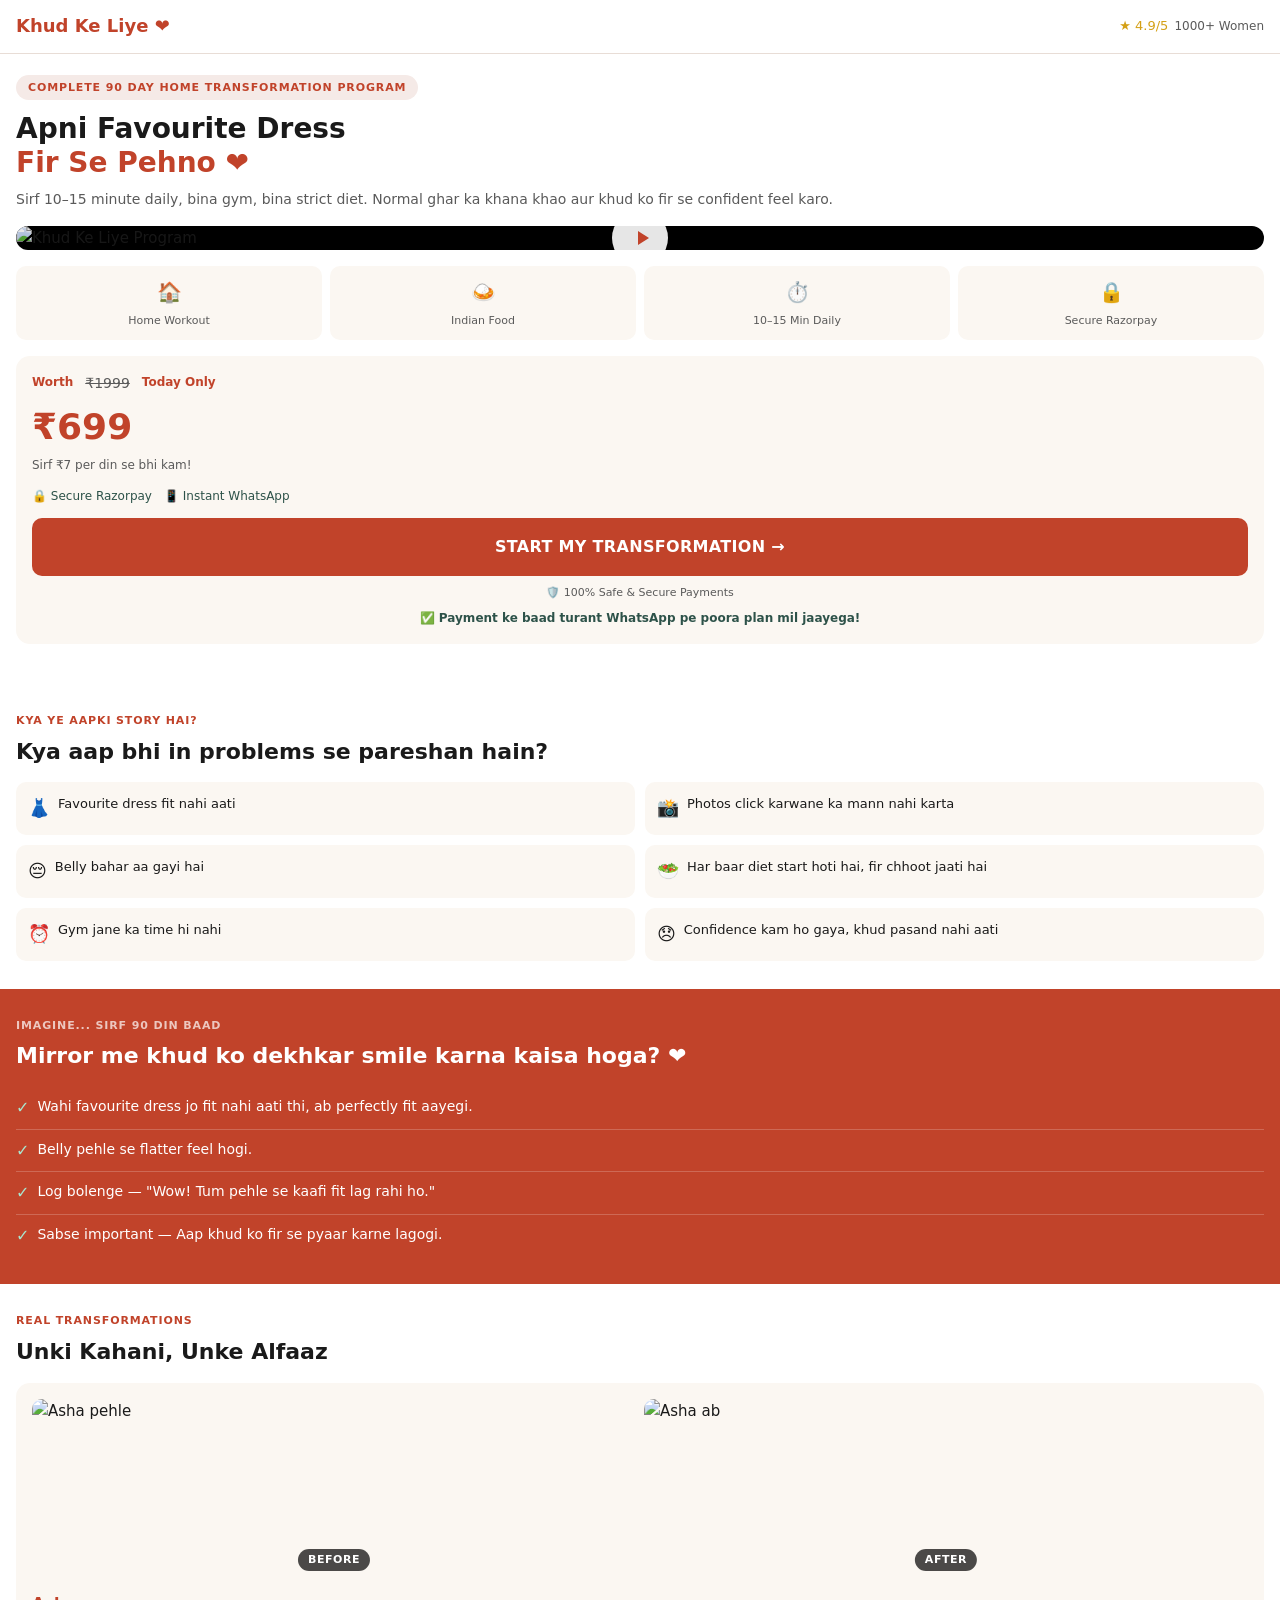
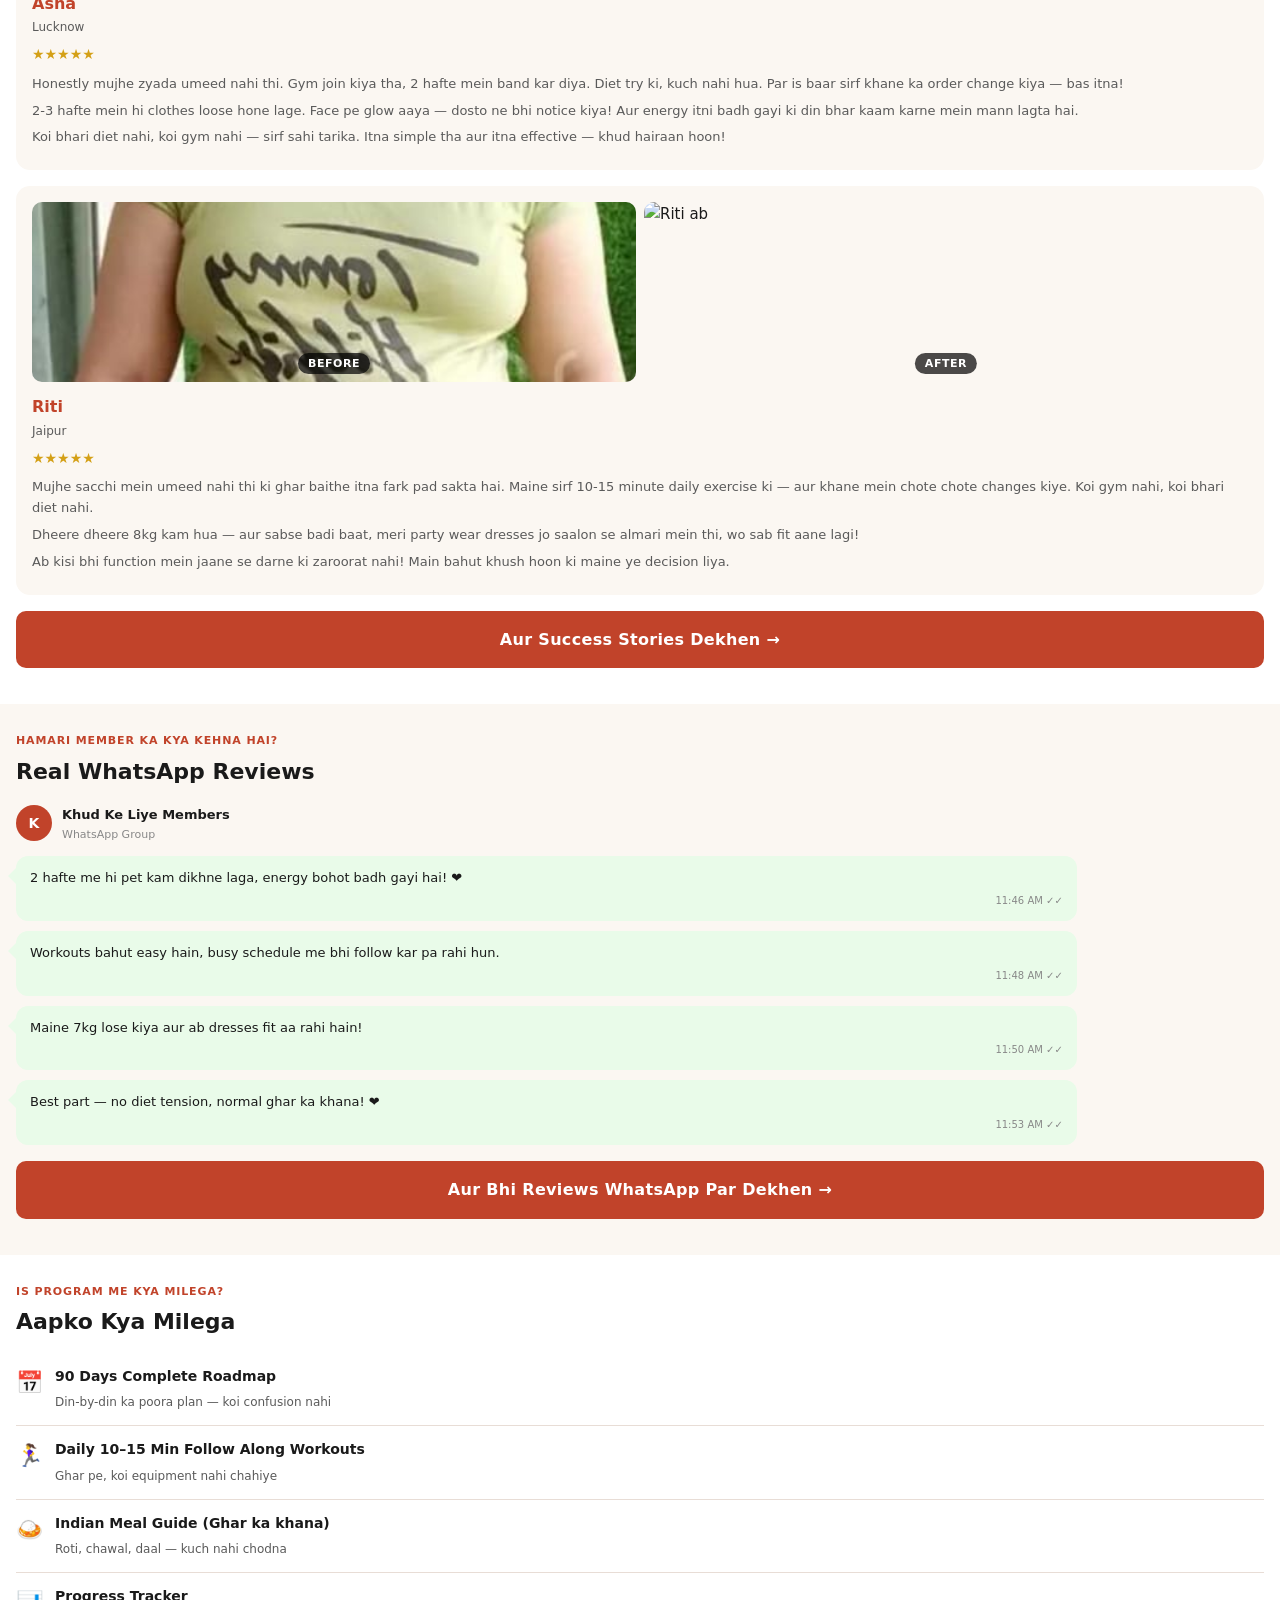
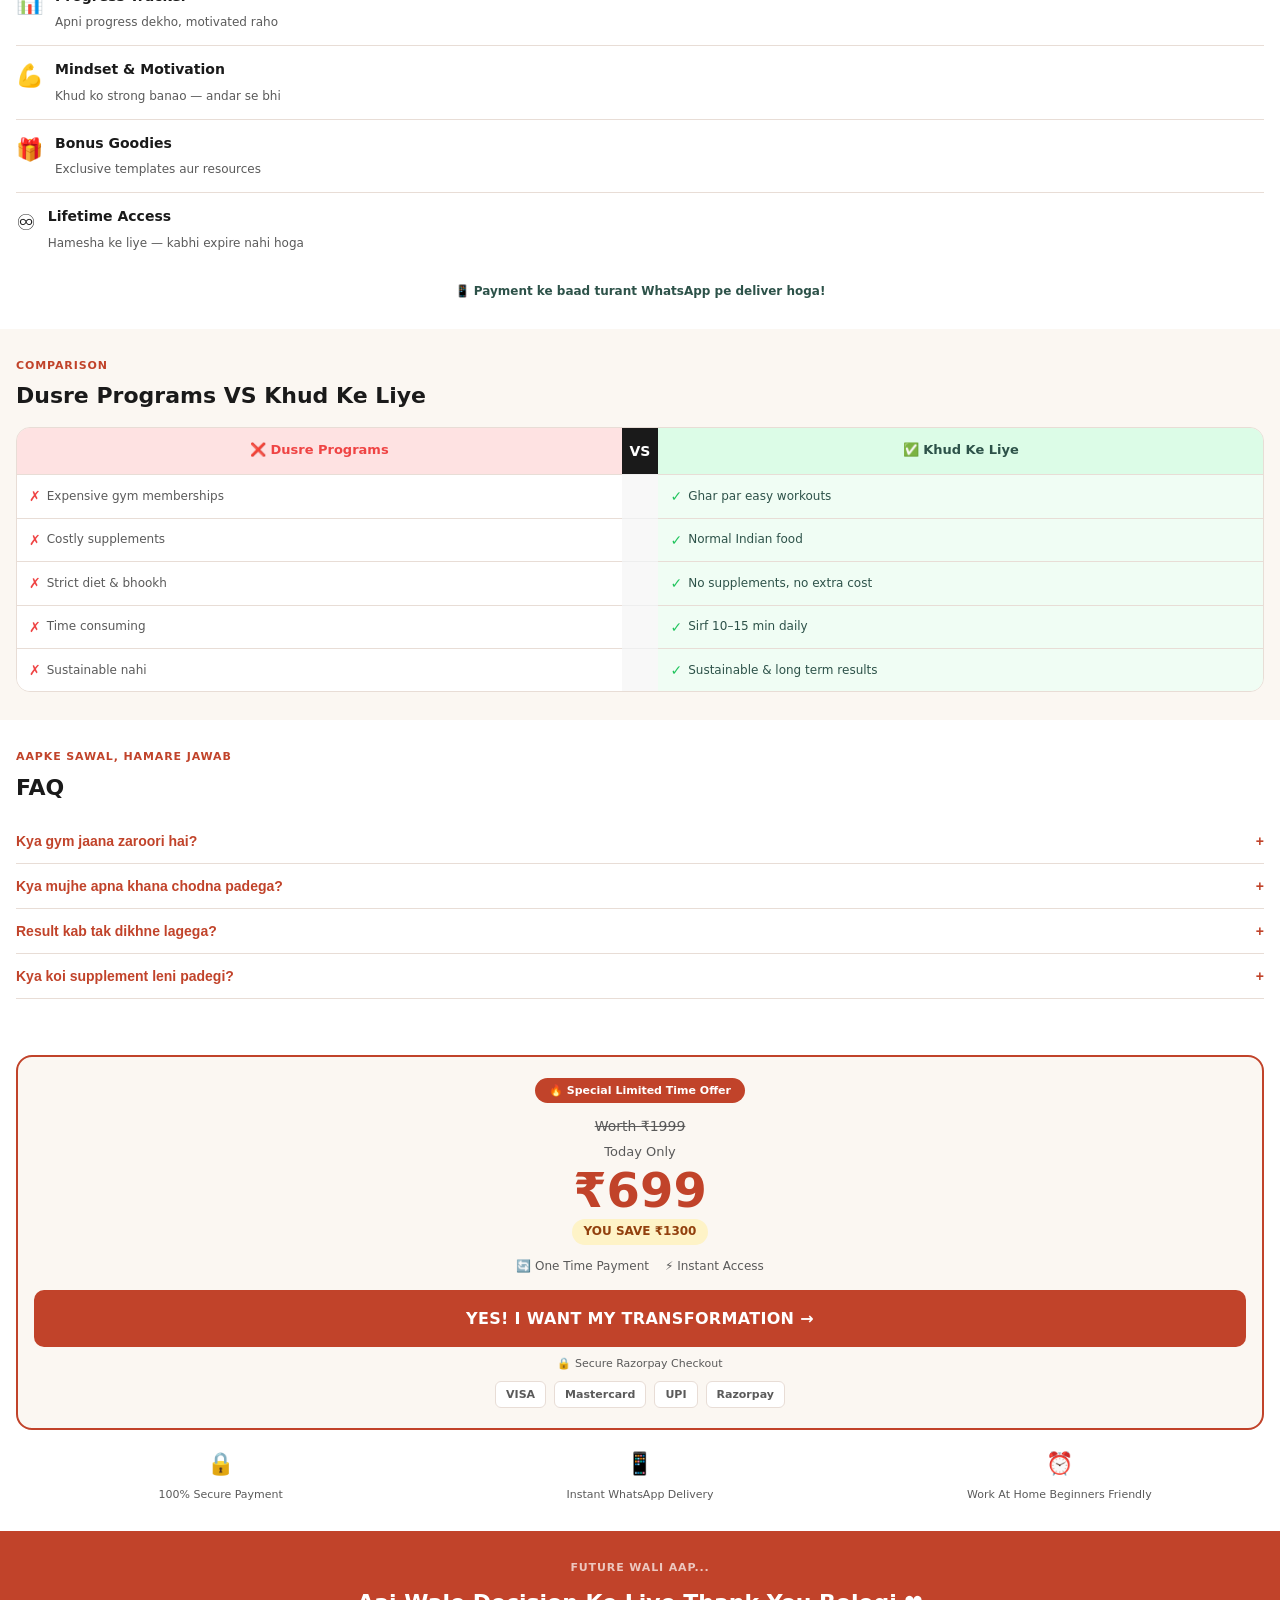
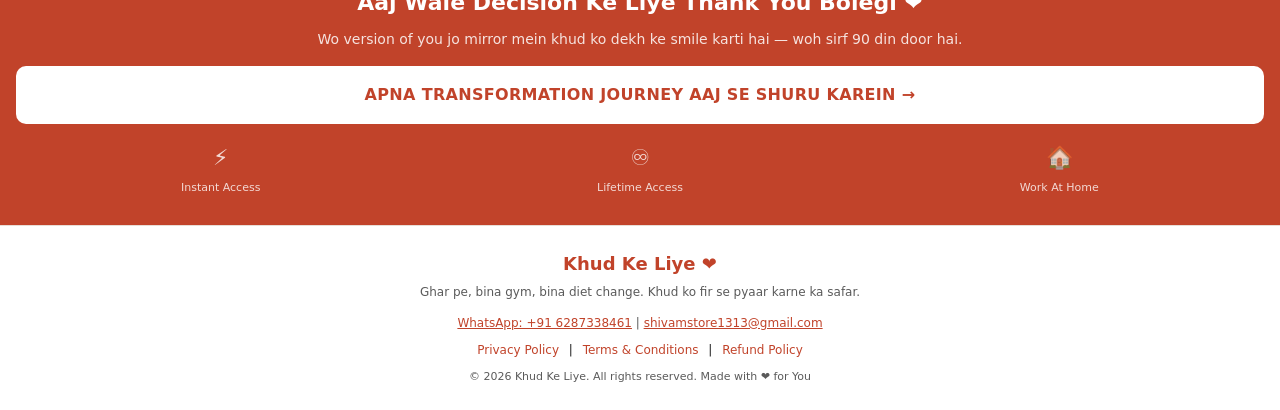
==== commit 8a1225f7: "Create index.html" ====
--- a/index.html
+++ b/index.html
@@ -4,18 +4,6 @@
   <meta charset="UTF-8" />
   <meta name="viewport" content="width=device-width, initial-scale=1.0" />
   <title>Khud Ke Liye — Apni Favourite Dress Fir Se Pehno</title>
-  <script>
-      !function(f,b,e,v,n,t,s){if(f.fbq)return;n=f.fbq=function(){n.callMethod?
-      n.callMethod.apply(n,arguments):n.queue.push(arguments)};if(!f._fbq)f._fbq=n;
-      n.push=n;n.loaded=!0;n.version='2.0';n.queue=[];t=b.createElement(e);t.async=!0;
-      t.src=v;s=b.getElementsByTagName(e)[0];s.parentNode.insertBefore(t,s)}(window,
-      document,'script','https://connect.facebook.net/en_US/fbevents.js');
-      fbq('init', '745955801338372');
-      fbq('track', 'PageView');
-    </script>
-    <noscript><img height="1" width="1" style="display:none"
-      src="https://www.facebook.com/tr?id=745955801338372&ev=PageView&noscript=1"
-    /></noscript>
   <style>
     :root {
       --cream: #FBF7F2;
@@ -588,7 +576,7 @@
       <span>🔒 Secure Razorpay</span>
       <span>📱 Instant WhatsApp</span>
     </div>
-    <a href="https://rzp.io/rzp/ROb5RFl1" class="btn-primary" onclick="fbq('track', 'InitiateCheckout');">START MY TRANSFORMATION →</a>
+    <a href="https://rzp.io/rzp/EVuRCB5Q" target="_blank" class="btn-primary">START MY TRANSFORMATION →</a>
     <div class="btn-secure">🛡️ 100% Safe & Secure Payments</div>
     <div class="delivery-note">✅ Payment ke baad turant WhatsApp pe poora plan mil jaayega!</div>
   </div>
@@ -607,34 +595,17 @@
     <div class="pain-card"><span>😞</span>Confidence kam ho gaya, khud pasand nahi aati</div>
   </div>
 </section>
-  <!-- FIRST RESULTS TRUST STRIP -->
-<div style="background:var(--terracotta-light);padding:16px 20px;text-align:center;border-radius:12px;margin:16px;">
-  <p style="color:var(--teal);font-weight:700;font-size:14px;margin:0;">⚡ Pehla farak sirf 2 hafton mein dikhna shuru ho jaata hai</p>
-  <p style="color:var(--text-soft);font-size:12px;margin-top:4px;">"2 hafte me hi pet kam dikhne laga, energy bohot badh gayi hai!" — real member</p>
-</div>
-
-<!-- FUTURE -->
+
+<!-- IMAGINE -->
 <section class="imagine">
-  <img src="mirror.jpg" alt="Mirror transformation" style="width:100%;max-width:none;display:block;height:auto;max-height:480px;object-fit:cover;object-position:center;" />
-  <div style="padding:24px 16px;">
-    <div class="section-eyebrow" style="color:rgba(255,255,255,0.7);">Imagine... Sirf 90 din baad</div>
-    <h2 class="section-title" style="color:white;">Mirror me khud ko dekhkar smile karna kaisa hoga? ❤️</h2>
-    <ul class="imagine-list">
-      <li><span class="check-white">✓</span>Wahi favourite dress jo fit nahi aati thi, ab perfectly fit aayegi.</li>
-      <li><span class="check-white">✓</span>Belly pehle se flatter feel hogi.</li>
-      <li><span class="check-white">✓</span>Log bolenge — "Wow! Tum pehle se kaafi fit lag rahi ho."</li>
-      <li><span class="check-white">✓</span>Sabse important — Aap khud ko fir se pyaar karne lagogi.</li>
-    </ul>
-    <div style="background:#1A1A1A;color:white;padding:10px 16px;border-radius:8px;font-size:13px;font-weight:600;margin-top:16px;text-align:center;">Small daily habits. Big lifelong confidence.</div>
-    <h2 style="margin-top:16px;">Aaj Wale Decision Ke Liye Thank You Bolegi ❤️</h2>
-    <p>Wo version of you jo mirror mein khud ko dekh ke smile karti hai — woh sirf 90 din door hai.</p>
-    <a href="https://rzp.io/rzp/ROb5RFl1" class="btn-primary" style="background:white;color:var(--terracotta);" onclick="fbq('track', 'InitiateCheckout');">APNA TRANSFORMATION JOURNEY AAJ SE SHURU KAREIN →</a>
-    <div class="trust-badges" style="margin-top:16px;">
-      <div class="trust-badge" style="color:rgba(255,255,255,0.8);"><span>⚡</span>Instant Access</div>
-      <div class="trust-badge" style="color:rgba(255,255,255,0.8);"><span>♾️</span>Lifetime Access</div>
-      <div class="trust-badge" style="color:rgba(255,255,255,0.8);"><span>🏠</span>Work At Home</div>
-    </div>
-  </div>
+  <div class="section-eyebrow">Imagine... Sirf 90 din baad</div>
+  <h2 class="section-title">Mirror me khud ko dekhkar smile karna kaisa hoga? ❤️</h2>
+  <ul class="imagine-list">
+    <li><span class="check-white">✓</span>Wahi favourite dress jo fit nahi aati thi, ab perfectly fit aayegi.</li>
+    <li><span class="check-white">✓</span>Belly pehle se flatter feel hogi.</li>
+    <li><span class="check-white">✓</span>Log bolenge — "Wow! Tum pehle se kaafi fit lag rahi ho."</li>
+    <li><span class="check-white">✓</span>Sabse important — Aap khud ko fir se pyaar karne lagogi.</li>
+  </ul>
 </section>
 
 <!-- REAL TRANSFORMATIONS -->
@@ -682,18 +653,28 @@
     <p>Ab kisi bhi function mein jaane se darne ki zaroorat nahi! Main bahut khush hoon ki maine ye decision liya.</p>
   </div>
 
+  <a href="https://rzp.io/rzp/EVuRCB5Q" target="_blank" class="btn-primary">Aur Success Stories Dekhen →</a>
 </section>
 
 <!-- WHATSAPP REVIEWS -->
 <section class="wa-reviews">
   <div class="section-eyebrow">Hamari Member Ka Kya Kehna Hai?</div>
   <h2 class="section-title">Real WhatsApp Reviews</h2>
-  <div style="display:flex;flex-direction:column;gap:16px;">
-    <img src="review1.jpeg" alt="Customer review" style="width:100%;border-radius:12px;display:block;" />
-    <img src="review2.jpeg" alt="Customer review" style="width:100%;border-radius:12px;display:block;" />
-    <img src="review3.jpeg" alt="Customer review" style="width:100%;border-radius:12px;display:block;" />
-  </div>
-</section>
+
+  <div class="wa-header">
+    <div class="wa-avatar">K</div>
+    <div>
+      <strong style="font-size:13px;">Khud Ke Liye Members</strong>
+      <div style="font-size:11px;color:#888;">WhatsApp Group</div>
+    </div>
+  </div>
+
+  <div class="wa-chat">2 hafte me hi pet kam dikhne laga, energy bohot badh gayi hai! ❤️<div class="wa-time">11:46 AM ✓✓</div></div>
+  <div class="wa-chat">Workouts bahut easy hain, busy schedule me bhi follow kar pa rahi hun.<div class="wa-time">11:48 AM ✓✓</div></div>
+  <div class="wa-chat">Maine 7kg lose kiya aur ab dresses fit aa rahi hain!<div class="wa-time">11:50 AM ✓✓</div></div>
+  <div class="wa-chat">Best part — no diet tension, normal ghar ka khana! ❤️<div class="wa-time">11:53 AM ✓✓</div></div>
+
+  <a href="https://rzp.io/rzp/EVuRCB5Q" target="_blank" class="btn-primary" style="margin-top:16px;">Aur Bhi Reviews WhatsApp Par Dekhen →</a>
 </section>
 
 <!-- WHAT YOU GET -->
@@ -778,7 +759,7 @@
   </div>
   <div class="faq-item">
     <button class="faq-q" onclick="toggleFaq(this)">Result kab tak dikhne lagega? <span>+</span></button>
-    <div class="faq-a">Zyadatar members ko 2 hafte mein hi visible fark dikhna shuru ho jaata hai!</div>
+    <div class="faq-a">Zyaadatar members ko 2 hafte mein hi visible fark dikhna shuru ho jaata hai!</div>
   </div>
   <div class="faq-item">
     <button class="faq-q" onclick="toggleFaq(this)">Kya koi supplement leni padegi? <span>+</span></button>
@@ -798,7 +779,7 @@
       <span>🔄 One Time Payment</span>
       <span>⚡ Instant Access</span>
     </div>
-    <a href="https://rzp.io/rzp/ROb5RFl1" class="btn-primary" onclick="fbq('track', 'InitiateCheckout');">YES! I WANT MY TRANSFORMATION →</a>
+    <a href="https://rzp.io/rzp/EVuRCB5Q" target="_blank" class="btn-primary">YES! I WANT MY TRANSFORMATION →</a>
     <div class="btn-secure" style="margin-top:8px;">🔒 Secure Razorpay Checkout</div>
     <div class="payment-methods">
       <span class="pm-badge">VISA</span>
@@ -808,11 +789,10 @@
     </div>
   </div>
   <div class="trust-badges">
-  <div class="trust-badge"><span>🔒</span>100% Secure Payment</div>
-  <div class="trust-badge"><span>📱</span>Instant WhatsApp Delivery</div>
-  <div class="trust-badge"><span>🏠</span>Work At Home Beginners Friendly</div>
-</div>
-<img src="guarantee-badge.png" alt="100% Money Back Guarantee" style="width:320px;height:320px;margin:28px auto 0;display:block;"/>
+    <div class="trust-badge"><span>🔒</span>100% Secure Payment</div>
+    <div class="trust-badge"><span>📱</span>Instant WhatsApp Delivery</div>
+    <div class="trust-badge"><span>⏰</span>Work At Home Beginners Friendly</div>
+  </div>
 </section>
 
 <!-- FUTURE -->
@@ -820,7 +800,7 @@
   <div class="section-eyebrow" style="color:rgba(255,255,255,0.7);">Future Wali Aap...</div>
   <h2>Aaj Wale Decision Ke Liye Thank You Bolegi ❤️</h2>
   <p>Wo version of you jo mirror mein khud ko dekh ke smile karti hai — woh sirf 90 din door hai.</p>
-  <a href="https://rzp.io/rzp/ROb5RFl1" class="btn-primary" style="background:white;color:var(--terracotta);" onclick="fbq('track', 'InitiateCheckout');">APNA TRANSFORMATION JOURNEY AAJ SE SHURU KAREIN →</a>
+  <a href="https://rzp.io/rzp/EVuRCB5Q" target="_blank" class="btn-primary" style="background:white;color:var(--terracotta);">APNA TRANSFORMATION JOURNEY AAJ SE SHURU KAREIN →</a>
   <div class="trust-badges" style="margin-top:16px;">
     <div class="trust-badge" style="color:rgba(255,255,255,0.8);"><span>⚡</span>Instant Access</div>
     <div class="trust-badge" style="color:rgba(255,255,255,0.8);"><span>♾️</span>Lifetime Access</div>
